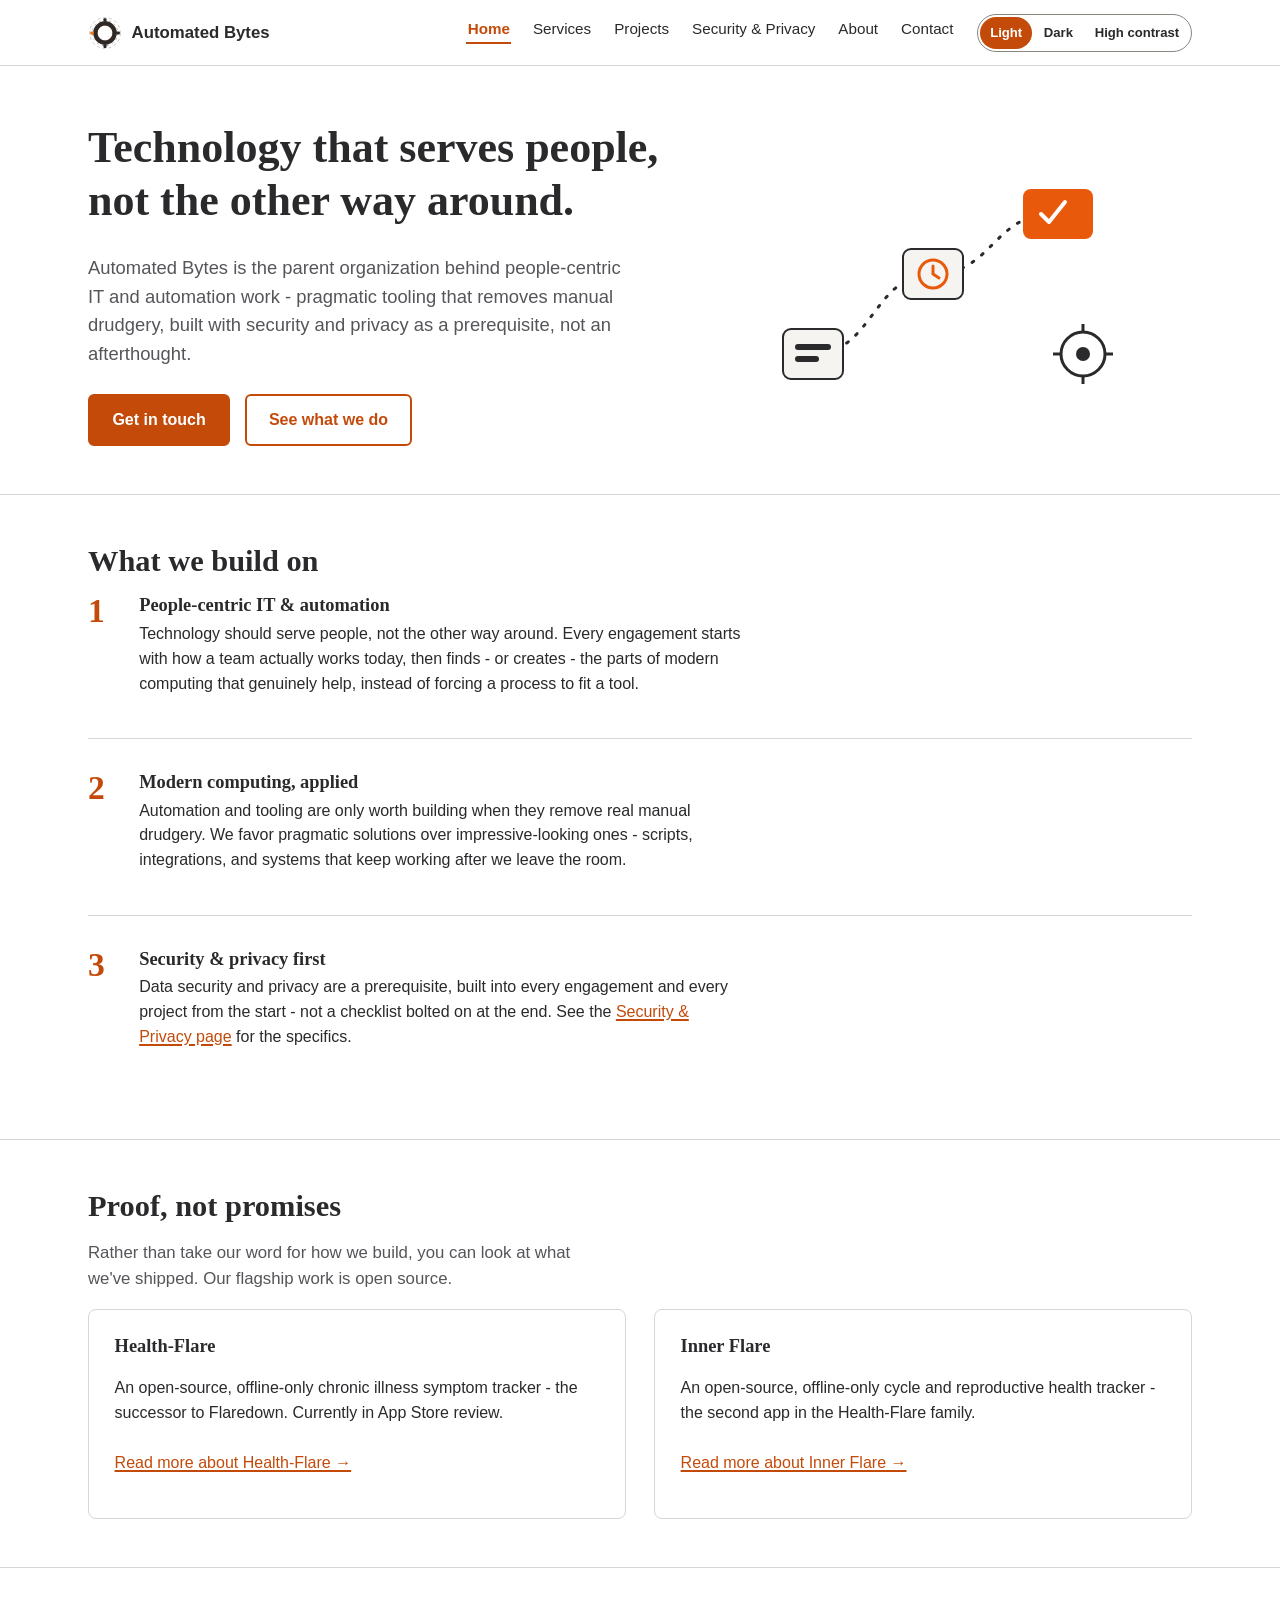
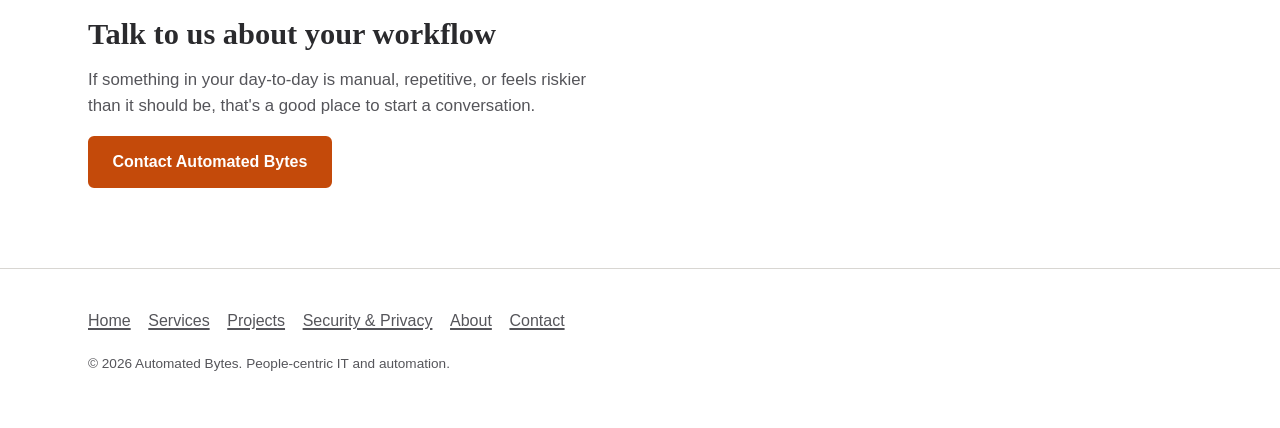
==== index.html @ e12d9e59 "Initial redesign: accessible multi-page site with light/dark/high-contrast themes" ====
<!DOCTYPE html>
<html lang="en">
<head>
<meta charset="UTF-8">
<meta name="viewport" content="width=device-width, initial-scale=1.0">
<title>Automated Bytes - People-centric IT &amp; automation</title>
<meta name="description" content="Automated Bytes builds people-centric IT and automation: modern computing applied, security and privacy first. Proof-of-practice work is open source.">
<script>
  // Applied before paint to avoid a flash of the wrong theme.
  (function () {
    try {
      var t = localStorage.getItem("ab-theme");
      if (t === "light" || t === "dark" || t === "contrast") {
        document.documentElement.setAttribute("data-theme", t);
      } else {
        document.documentElement.setAttribute("data-theme", "light");
      }
    } catch (e) {
      document.documentElement.setAttribute("data-theme", "light");
    }
  })();
</script>
<link rel="stylesheet" href="styles.css">
</head>
<body>
<a class="skip-link" href="#main">Skip to content</a>

<header class="site-header">
  <div class="header-inner">
    <a class="brand" href="index.html">
      <img class="logo-mark" src="assets/img/logo.svg" alt="" width="34" height="34">
      Automated Bytes
    </a>
    <nav class="main-nav" aria-label="Primary">
      <ul>
        <li><a href="index.html" aria-current="page">Home</a></li>
        <li><a href="services.html">Services</a></li>
        <li><a href="projects.html">Projects</a></li>
        <li><a href="security-privacy.html">Security &amp; Privacy</a></li>
        <li><a href="about.html">About</a></li>
        <li><a href="contact.html">Contact</a></li>
      </ul>
      <div class="theme-toggle"><!-- buttons injected by script.js --></div>
    </nav>
  </div>
</header>

<main id="main">

  <section class="hero">
    <div class="wrap hero-grid">
      <div>
        <h1>Technology that serves people, not the other way around.</h1>
        <p class="lede">Automated Bytes is the parent organization behind people-centric IT and automation work - pragmatic tooling that removes manual drudgery, built with security and privacy as a prerequisite, not an afterthought.</p>
        <div class="hero-actions">
          <a class="btn btn-primary" href="contact.html">Get in touch</a>
          <a class="btn btn-secondary" href="services.html">See what we do</a>
        </div>
      </div>
      <img class="hero-art illustration" src="assets/img/illustration-automation.svg" alt="A sequence of workflow steps connecting into one automated step, with a small gear accent" width="400" height="300">
    </div>
  </section>

  <section aria-labelledby="pillars-heading">
    <div class="wrap">
      <h2 id="pillars-heading">What we build on</h2>
      <div class="pillars">
        <div class="pillar">
          <span class="pillar-index" aria-hidden="true">1</span>
          <div>
            <h3>People-centric IT &amp; automation</h3>
            <p>Technology should serve people, not the other way around. Every engagement starts with how a team actually works today, then finds - or creates - the parts of modern computing that genuinely help, instead of forcing a process to fit a tool.</p>
          </div>
        </div>
        <div class="pillar">
          <span class="pillar-index" aria-hidden="true">2</span>
          <div>
            <h3>Modern computing, applied</h3>
            <p>Automation and tooling are only worth building when they remove real manual drudgery. We favor pragmatic solutions over impressive-looking ones - scripts, integrations, and systems that keep working after we leave the room.</p>
          </div>
        </div>
        <div class="pillar">
          <span class="pillar-index" aria-hidden="true">3</span>
          <div>
            <h3>Security &amp; privacy first</h3>
            <p>Data security and privacy are a prerequisite, built into every engagement and every project from the start - not a checklist bolted on at the end. See the <a href="security-privacy.html">Security &amp; Privacy page</a> for the specifics.</p>
          </div>
        </div>
      </div>
    </div>
  </section>

  <section aria-labelledby="proof-heading">
    <div class="wrap">
      <h2 id="proof-heading">Proof, not promises</h2>
      <p class="lede">Rather than take our word for how we build, you can look at what we've shipped. Our flagship work is open source.</p>
      <div class="proof-grid">
        <article class="project-card">
          <h3>Health-Flare</h3>
          <p>An open-source, offline-only chronic illness symptom tracker - the successor to Flaredown. Currently in App Store review.</p>
          <p><a href="projects.html">Read more about Health-Flare →</a></p>
        </article>
        <article class="project-card">
          <h3>Inner Flare</h3>
          <p>An open-source, offline-only cycle and reproductive health tracker - the second app in the Health-Flare family.</p>
          <p><a href="projects.html">Read more about Inner Flare →</a></p>
        </article>
      </div>
    </div>
  </section>

  <section aria-labelledby="cta-heading">
    <div class="wrap">
      <h2 id="cta-heading">Talk to us about your workflow</h2>
      <p class="lede">If something in your day-to-day is manual, repetitive, or feels riskier than it should be, that's a good place to start a conversation.</p>
      <a class="btn btn-primary" href="contact.html">Contact Automated Bytes</a>
    </div>
  </section>

</main>

<footer class="site-footer">
  <div class="wrap footer-inner">
    <nav class="footer-nav" aria-label="Footer">
      <ul>
        <li><a href="index.html">Home</a></li>
        <li><a href="services.html">Services</a></li>
        <li><a href="projects.html">Projects</a></li>
        <li><a href="security-privacy.html">Security &amp; Privacy</a></li>
        <li><a href="about.html">About</a></li>
        <li><a href="contact.html">Contact</a></li>
      </ul>
      <p class="footer-note">&copy; <span id="copyright-year">2026</span> Automated Bytes. People-centric IT and automation.</p>
    </nav>
  </div>
</footer>

<script src="script.js"></script>
<script>document.getElementById("copyright-year").textContent = new Date().getFullYear();</script>
</body>
</html>
---- styles.css ----
/* ============================================================
   Automated Bytes - shared stylesheet
   One file, no build step. Tokens via CSS custom properties,
   theme switched with [data-theme] on <html>.
   ============================================================ */

/* ---------- Design tokens ---------- */
:root,
[data-theme="light"] {
  --bg: #ffffff;
  --surface: #f6f4f1;
  --surface-ink: #2a2a2d;
  --ink: #2a2a2d;
  --muted: #55555a;
  --border: #8a8680;
  --border-soft: #d8d6d2;
  --accent: #c44a0a;       /* AA text-safe accent */
  --accent-strong: #e8590c; /* decorative / large UI only */
  --accent-soft: #f7941e;   /* gradient end, decorative only */
  --accent-ink: #ffffff;    /* text on accent-filled buttons */
  --focus: #c44a0a;
  --focus-width: 2px;
  --card-bg: #ffffff;
  --code-bg: #efece7;
  --shadow: 0 1px 2px rgba(42, 42, 45, 0.08);
}

[data-theme="dark"] {
  --bg: #1b1b1d;
  --surface: #242426;
  --surface-ink: #f2f0ed;
  --ink: #f2f0ed;
  --muted: #b8b6b2;
  --border: #7a7a7d;
  --border-soft: #3a3a3d;
  --accent: #f7941e;
  --accent-strong: #f7941e;
  --accent-soft: #e8590c;
  --accent-ink: #1b1b1d;
  --focus: #f7941e;
  --focus-width: 2px;
  --card-bg: #242426;
  --code-bg: #2d2d30;
  --shadow: 0 1px 2px rgba(0, 0, 0, 0.4);
}

[data-theme="contrast"] {
  --bg: #000000;
  --surface: #000000;
  --surface-ink: #ffffff;
  --ink: #ffffff;
  --muted: #ffffff;
  --border: #ffffff;
  --border-soft: #ffffff;
  --accent: #ffb400;
  --accent-strong: #ffb400;
  --accent-soft: #ffb400;
  --accent-ink: #000000;
  --focus: #ffb400;
  --focus-width: 3px;
  --card-bg: #000000;
  --code-bg: #000000;
  --shadow: none;
}

/* ---------- Reset-ish basics ---------- */
* {
  box-sizing: border-box;
}

html {
  color-scheme: light dark;
}

body {
  margin: 0;
  background: var(--bg);
  color: var(--ink);
  font-family: "Iowan Old Style", "Palatino Linotype", Georgia, "Segoe UI", system-ui, sans-serif;
  line-height: 1.55;
  -webkit-font-smoothing: antialiased;
}

/* Body text stays on a plain sans for legibility; headings get a little
   editorial weight. Both are system-stack, no webfont requests. */
body,
input,
button,
textarea {
  font-family: -apple-system, "Segoe UI", Roboto, Helvetica, Arial, sans-serif;
}

h1, h2, h3, h4 {
  font-family: Georgia, "Iowan Old Style", "Times New Roman", serif;
  line-height: 1.2;
  color: var(--ink);
  margin: 0 0 0.5em;
}

h1 { font-size: clamp(1.9rem, 4vw, 2.75rem); }
h2 { font-size: clamp(1.4rem, 2.6vw, 1.9rem); }
h3 { font-size: 1.15rem; }

p {
  margin: 0 0 1em;
  max-width: 68ch;
}

a {
  color: var(--accent);
  text-decoration-thickness: 1.5px;
  text-underline-offset: 0.15em;
}

a:hover { text-decoration-thickness: 2.5px; }

ul, ol {
  margin: 0 0 1em;
  padding-left: 1.3em;
}

li { margin-bottom: 0.4em; }

img { max-width: 100%; display: block; }

svg { display: block; }

[data-theme="contrast"] img.illustration {
  filter: contrast(1.15);
}

/* ---------- Motion ---------- */
* {
  scroll-behavior: smooth;
}

@media (prefers-reduced-motion: reduce) {
  *, *::before, *::after {
    animation-duration: 0.001ms !important;
    animation-iteration-count: 1 !important;
    transition-duration: 0.001ms !important;
    scroll-behavior: auto !important;
  }
}

/* ---------- Focus visibility (hard requirement) ---------- */
a:focus-visible,
button:focus-visible,
input:focus-visible,
select:focus-visible,
textarea:focus-visible,
[tabindex]:focus-visible {
  outline: var(--focus-width) solid var(--focus);
  outline-offset: 2px;
  border-radius: 2px;
}

/* ---------- Skip link ---------- */
.skip-link {
  position: absolute;
  left: -999px;
  top: 0;
  background: var(--accent);
  color: var(--accent-ink);
  padding: 0.6em 1em;
  z-index: 100;
  font-weight: 600;
  border-radius: 0 0 6px 0;
}

.skip-link:focus {
  left: 0;
}

/* ---------- Layout shell ---------- */
.wrap {
  max-width: 72rem;
  margin: 0 auto;
  padding: 0 1.5rem;
}

main {
  display: block;
}

section {
  padding: 3rem 0;
}

section + section {
  border-top: 1px solid var(--border-soft);
}

.lede {
  color: var(--muted);
  font-size: 1.05rem;
  max-width: 54ch;
}

/* ---------- Header / Nav ---------- */
.site-header {
  border-bottom: 1px solid var(--border-soft);
  background: var(--bg);
}

.header-inner {
  display: flex;
  align-items: center;
  justify-content: space-between;
  gap: 1rem;
  padding: 0.85rem 1.5rem;
  max-width: 72rem;
  margin: 0 auto;
  flex-wrap: wrap;
}

.brand {
  display: flex;
  align-items: center;
  gap: 0.6rem;
  text-decoration: none;
  color: var(--ink);
  font-weight: 700;
  font-size: 1.05rem;
}

.brand .logo-mark {
  width: 34px;
  height: 34px;
  flex-shrink: 0;
}

.brand:hover { text-decoration: none; }

.main-nav {
  display: flex;
  align-items: center;
  gap: 1.4rem;
  flex-wrap: wrap;
}

.main-nav ul {
  display: flex;
  gap: 1.25rem;
  list-style: none;
  padding: 0;
  margin: 0;
  flex-wrap: wrap;
}

.main-nav a {
  color: var(--ink);
  text-decoration: none;
  font-weight: 500;
  font-size: 0.95rem;
  padding: 0.3em 0.1em;
  border-bottom: 2px solid transparent;
}

.main-nav a:hover {
  border-bottom-color: var(--accent);
}

.main-nav a[aria-current="page"] {
  border-bottom-color: var(--accent);
  color: var(--accent);
  font-weight: 700;
}

/* ---------- Theme toggle ---------- */
.theme-toggle {
  display: inline-flex;
  border: 1px solid var(--border);
  border-radius: 999px;
  padding: 2px;
  gap: 2px;
}

.theme-toggle button {
  border: none;
  background: transparent;
  color: var(--ink);
  font-size: 0.82rem;
  font-weight: 600;
  padding: 0.35em 0.75em;
  border-radius: 999px;
  cursor: pointer;
  min-height: 32px;
}

.theme-toggle button[aria-pressed="true"] {
  background: var(--accent);
  color: var(--accent-ink);
}

.theme-toggle button:hover:not([aria-pressed="true"]) {
  background: var(--surface);
}

/* ---------- Buttons / CTAs ---------- */
.btn {
  display: inline-block;
  padding: 0.7em 1.4em;
  border-radius: 6px;
  font-weight: 700;
  text-decoration: none;
  border: 2px solid var(--accent);
  min-height: 44px;
  line-height: 1.6;
}

.btn-primary {
  background: var(--accent);
  color: var(--accent-ink);
}

.btn-primary:hover {
  background: var(--accent-strong);
  border-color: var(--accent-strong);
}

.btn-secondary {
  background: transparent;
  color: var(--accent);
}

.btn-secondary:hover {
  background: var(--surface);
}

[data-theme="contrast"] .btn {
  border-width: 3px;
}

/* ---------- Hero (Home page only - Decide/Learn surface) ---------- */
.hero {
  padding: 3.5rem 0 3rem;
}

.hero-grid {
  display: grid;
  grid-template-columns: 1.1fr 0.9fr;
  gap: 2.5rem;
  align-items: center;
}

.hero h1 {
  margin-bottom: 0.6em;
}

.hero .lede {
  font-size: 1.15rem;
}

.hero-actions {
  display: flex;
  gap: 0.9rem;
  margin-top: 1.6rem;
  flex-wrap: wrap;
}

.hero-art {
  width: 100%;
  max-width: 420px;
  margin: 0 auto;
}

@media (max-width: 760px) {
  .hero-grid {
    grid-template-columns: 1fr;
  }
  .hero-art {
    order: -1;
    max-width: 280px;
  }
}

/* ---------- Pillars (home) - three distinct blocks, real content ---------- */
.pillars {
  display: grid;
  gap: 2rem;
}

.pillar {
  display: grid;
  grid-template-columns: auto 1fr;
  gap: 1.1rem;
  align-items: start;
  padding-bottom: 1.6rem;
}

.pillar:not(:last-child) {
  border-bottom: 1px solid var(--border-soft);
}

.pillar-index {
  font-family: Georgia, serif;
  font-size: 2.1rem;
  font-weight: 700;
  color: var(--accent);
  line-height: 1;
  min-width: 2ch;
}

.pillar h3 {
  margin-bottom: 0.3em;
}

/* ---------- Generic content blocks ---------- */
.stack {
  display: grid;
  gap: 1.75rem;
}

.two-col {
  display: grid;
  grid-template-columns: 1fr 1fr;
  gap: 2rem;
  align-items: start;
}

@media (max-width: 760px) {
  .two-col { grid-template-columns: 1fr; }
}

.card {
  background: var(--card-bg);
  border: 1px solid var(--border-soft);
  border-radius: 8px;
  padding: 1.5rem;
}

[data-theme="contrast"] .card {
  border-width: 2px;
}

.project-card {
  display: grid;
  gap: 0.6rem;
  padding: 1.6rem;
  border: 1px solid var(--border-soft);
  border-radius: 8px;
  background: var(--card-bg);
}

.project-card .status {
  display: inline-block;
  font-size: 0.78rem;
  font-weight: 700;
  text-transform: uppercase;
  letter-spacing: 0.04em;
  padding: 0.2em 0.6em;
  border: 1px solid var(--border);
  border-radius: 999px;
  color: var(--muted);
  width: fit-content;
}

.project-card .status.planned {
  color: var(--accent);
  border-color: var(--accent);
}

.service-list {
  display: grid;
  gap: 1.5rem;
}

.service-item {
  padding: 1.3rem 0;
  border-bottom: 1px solid var(--border-soft);
}

.service-item:last-child { border-bottom: none; }

.service-item h3 {
  display: flex;
  align-items: baseline;
  gap: 0.6rem;
}

.service-item h3 .tag {
  font-size: 0.72rem;
  font-weight: 700;
  color: var(--accent);
  text-transform: uppercase;
  letter-spacing: 0.05em;
  border: 1px solid var(--accent);
  border-radius: 999px;
  padding: 0.15em 0.6em;
}

.principles {
  display: grid;
  gap: 1.4rem;
}

.principle h3 {
  border-left: none;
}

/* ---------- Proof section (home) ---------- */
.proof-grid {
  display: grid;
  grid-template-columns: 1fr 1fr;
  gap: 1.75rem;
}

@media (max-width: 760px) {
  .proof-grid { grid-template-columns: 1fr; }
}

/* ---------- Forms ---------- */
label {
  display: block;
  font-weight: 600;
  margin-bottom: 0.3em;
}

/* ---------- Footer ---------- */
.site-footer {
  border-top: 1px solid var(--border-soft);
  padding: 2.5rem 0;
  margin-top: 2rem;
  color: var(--muted);
}

.footer-inner {
  display: flex;
  justify-content: space-between;
  gap: 1.5rem;
  flex-wrap: wrap;
}

.footer-nav ul {
  display: flex;
  gap: 1.1rem;
  list-style: none;
  padding: 0;
  margin: 0 0 0.8em;
  flex-wrap: wrap;
}

.footer-nav a {
  color: var(--muted);
}

.footer-note {
  font-size: 0.85rem;
  max-width: 60ch;
}

/* ---------- Visually hidden (for accessible labels) ---------- */
.visually-hidden {
  position: absolute;
  width: 1px;
  height: 1px;
  overflow: hidden;
  clip: rect(0 0 0 0);
  white-space: nowrap;
}

/* ---------- Mobile nav spacing ---------- */
@media (max-width: 680px) {
  .header-inner {
    flex-direction: column;
    align-items: flex-start;
  }
  .main-nav {
    width: 100%;
    justify-content: space-between;
  }
  .main-nav ul {
    gap: 0.9rem;
  }
}
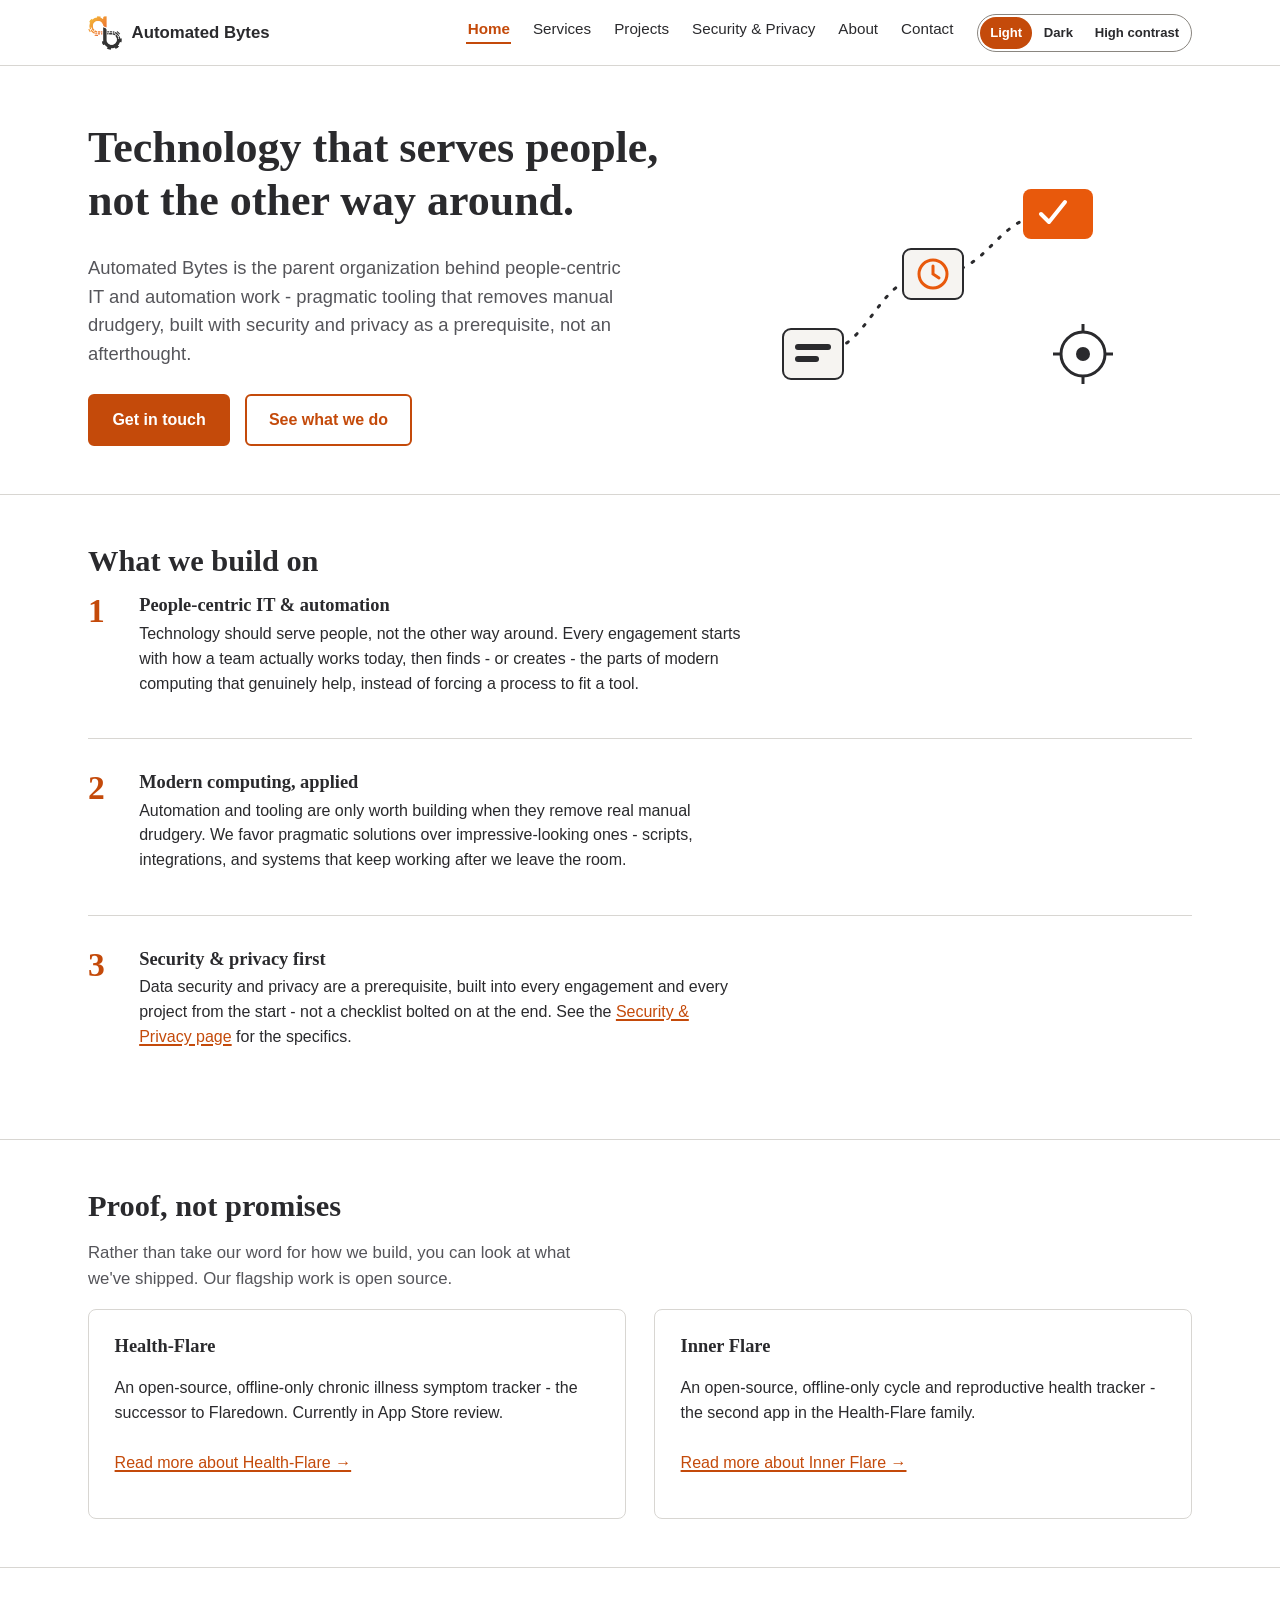
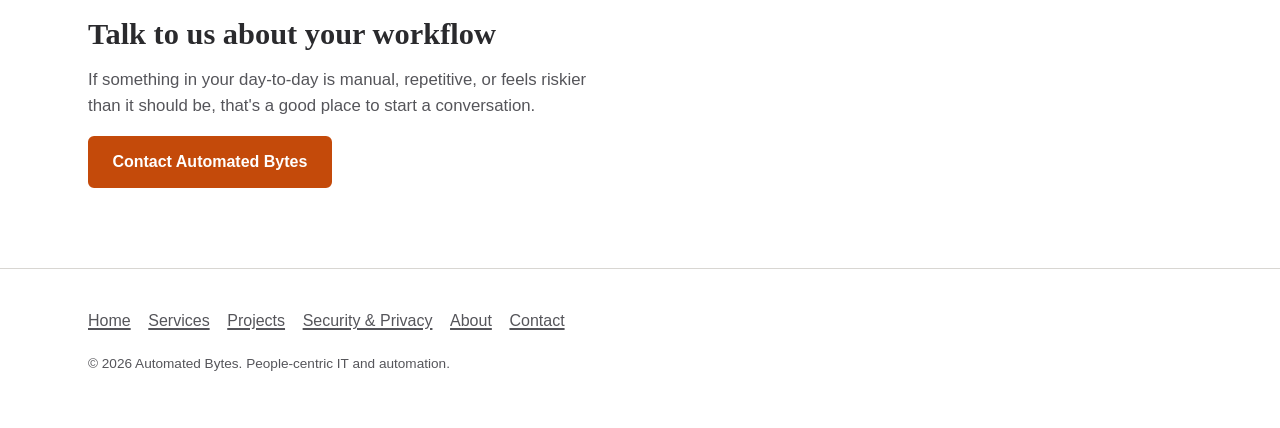
==== commit d7c7c0db: "Replace header logo mark with square_logo.png" ====
--- a/index.html
+++ b/index.html
@@ -28,7 +28,7 @@
 <header class="site-header">
   <div class="header-inner">
     <a class="brand" href="index.html">
-      <img class="logo-mark" src="assets/img/logo.svg" alt="" width="34" height="34">
+      <img class="logo-mark" src="assets/img/square_logo.png" alt="" width="34" height="34">
       Automated Bytes
     </a>
     <nav class="main-nav" aria-label="Primary">
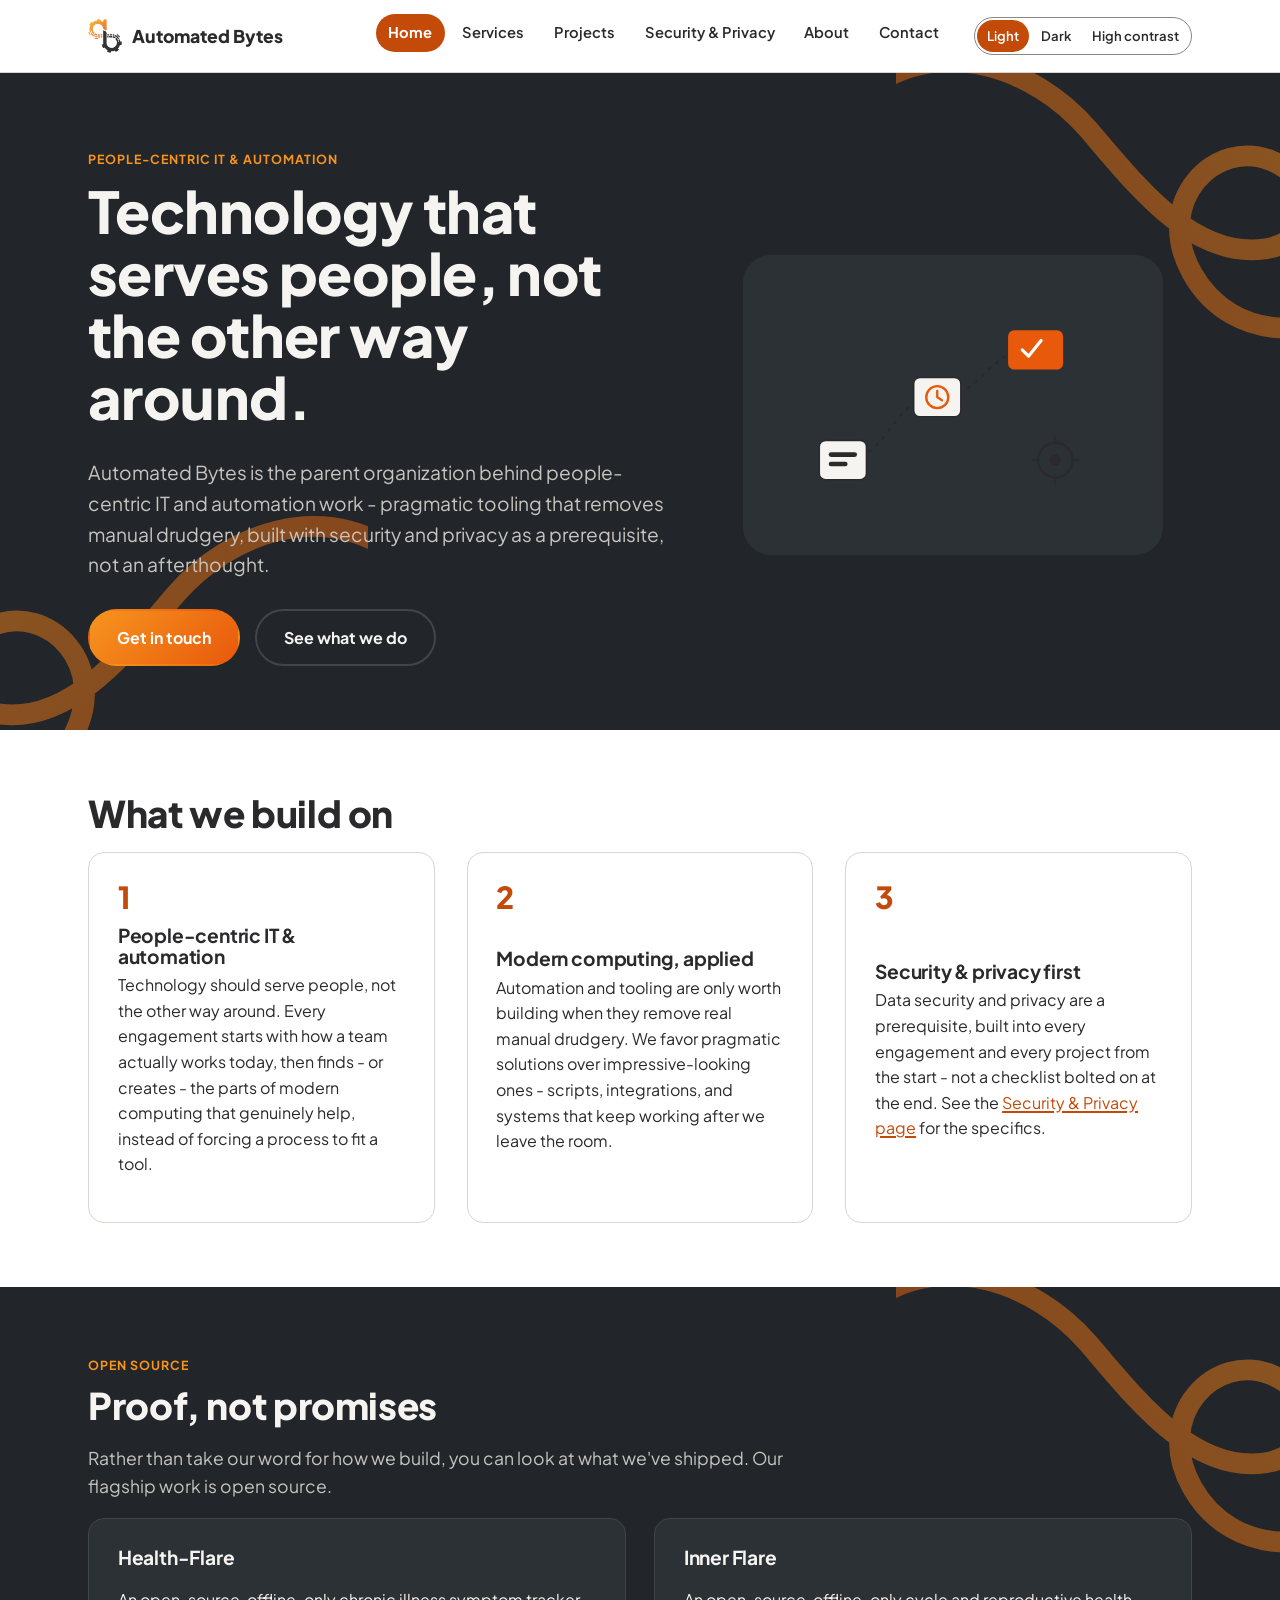
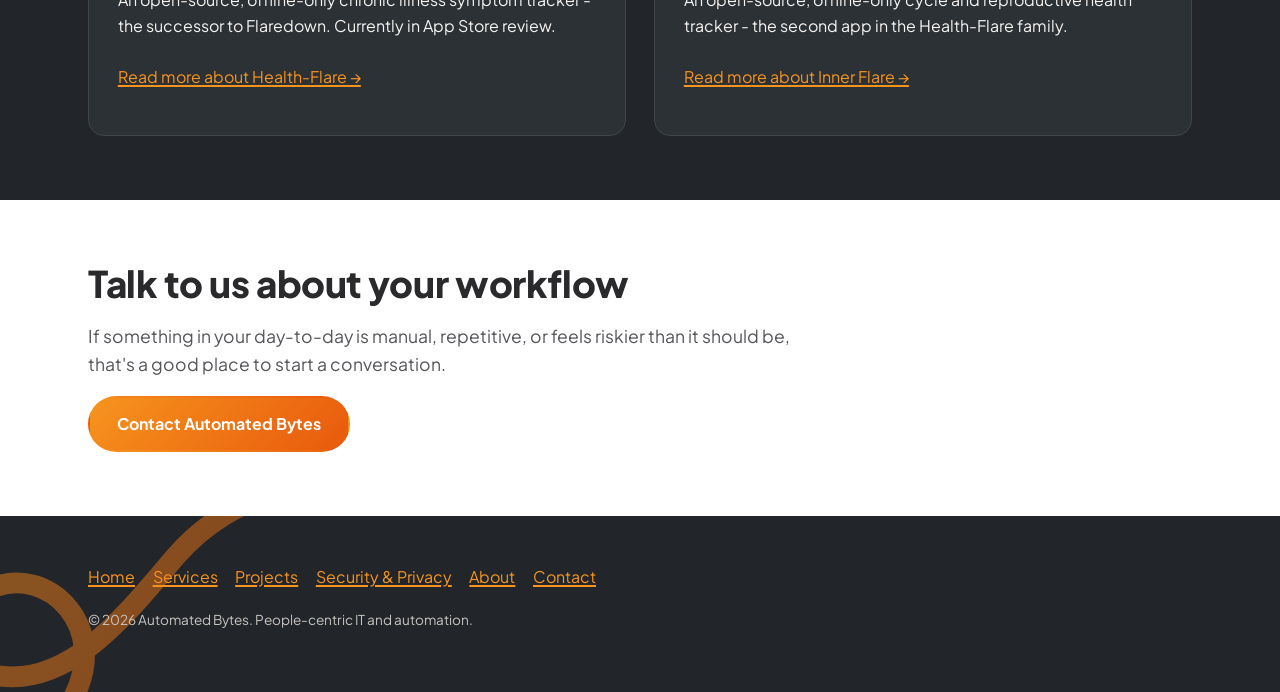
==== commit 23ee8f90: "Restyle site to match Cashflow (Behance) fintech look in our colours - Plus Jakarta Sans for bold ge" ====
--- a/index.html
+++ b/index.html
@@ -5,6 +5,9 @@
 <meta name="viewport" content="width=device-width, initial-scale=1.0">
 <title>Automated Bytes - People-centric IT &amp; automation</title>
 <meta name="description" content="Automated Bytes builds people-centric IT and automation: modern computing applied, security and privacy first. Proof-of-practice work is open source.">
+<link rel="preconnect" href="https://fonts.googleapis.com">
+<link rel="preconnect" href="https://fonts.gstatic.com" crossorigin>
+<link href="https://fonts.googleapis.com/css2?family=Plus+Jakarta+Sans:wght@400;500;600;700;800&amp;display=swap" rel="stylesheet">
 <script>
   // Applied before paint to avoid a flash of the wrong theme.
   (function () {
@@ -47,9 +50,12 @@
 
 <main id="main">
 
-  <section class="hero">
+  <section class="hero panel-dark">
+    <img class="swirl-decor swirl-tr" src="assets/img/swirl.svg" alt="" width="480" height="336">
+    <img class="swirl-decor swirl-bl" src="assets/img/swirl.svg" alt="" width="480" height="336">
     <div class="wrap hero-grid">
       <div>
+        <span class="eyebrow">People-centric IT &amp; automation</span>
         <h1>Technology that serves people, not the other way around.</h1>
         <p class="lede">Automated Bytes is the parent organization behind people-centric IT and automation work - pragmatic tooling that removes manual drudgery, built with security and privacy as a prerequisite, not an afterthought.</p>
         <div class="hero-actions">
@@ -90,8 +96,10 @@
     </div>
   </section>
 
-  <section aria-labelledby="proof-heading">
+  <section class="panel-dark" aria-labelledby="proof-heading">
+    <img class="swirl-decor swirl-tr" src="assets/img/swirl.svg" alt="" width="480" height="336">
     <div class="wrap">
+      <span class="eyebrow">Open source</span>
       <h2 id="proof-heading">Proof, not promises</h2>
       <p class="lede">Rather than take our word for how we build, you can look at what we've shipped. Our flagship work is open source.</p>
       <div class="proof-grid">
@@ -119,7 +127,8 @@
 
 </main>
 
-<footer class="site-footer">
+<footer class="site-footer panel-dark">
+  <img class="swirl-decor swirl-bl" src="assets/img/swirl.svg" alt="" width="480" height="336">
   <div class="wrap footer-inner">
     <nav class="footer-nav" aria-label="Footer">
       <ul>
--- a/styles.css
+++ b/styles.css
@@ -2,6 +2,11 @@
    Automated Bytes - shared stylesheet
    One file, no build step. Tokens via CSS custom properties,
    theme switched with [data-theme] on <html>.
+
+   Visual language: bold geometric sans headlines, pill buttons,
+   alternating full-bleed dark/light panels with a brand "swirl"
+   accent - inspired by modern fintech marketing sites, built in
+   our own amber/orange-on-charcoal palette.
    ============================================================ */
 
 /* ---------- Design tokens ---------- */
@@ -23,6 +28,17 @@
   --card-bg: #ffffff;
   --code-bg: #efece7;
   --shadow: 0 1px 2px rgba(42, 42, 45, 0.08);
+  /* Full-bleed dark panels (hero / CTA / footer) - a fixed dark
+     band independent of the light/dark/contrast toggle, the way
+     the reference design always keeps those sections dark. */
+  --panel-bg: #22262a;
+  --panel-surface: #2c3136;
+  --panel-ink: #f6f4f1;
+  --panel-muted: #c7c4bf;
+  --panel-border: #40454a;
+  --radius-lg: 28px;
+  --radius-md: 16px;
+  --radius-pill: 999px;
 }
 
 [data-theme="dark"] {
@@ -42,6 +58,11 @@
   --card-bg: #242426;
   --code-bg: #2d2d30;
   --shadow: 0 1px 2px rgba(0, 0, 0, 0.4);
+  --panel-bg: #000000;
+  --panel-surface: #141414;
+  --panel-ink: #f2f0ed;
+  --panel-muted: #b8b6b2;
+  --panel-border: #333333;
 }
 
 [data-theme="contrast"] {
@@ -61,6 +82,13 @@
   --card-bg: #000000;
   --code-bg: #000000;
   --shadow: none;
+  --panel-bg: #000000;
+  --panel-surface: #000000;
+  --panel-ink: #ffffff;
+  --panel-muted: #ffffff;
+  --panel-border: #ffffff;
+  --radius-lg: 10px;
+  --radius-md: 8px;
 }
 
 /* ---------- Reset-ish basics ---------- */
@@ -76,30 +104,30 @@
   margin: 0;
   background: var(--bg);
   color: var(--ink);
-  font-family: "Iowan Old Style", "Palatino Linotype", Georgia, "Segoe UI", system-ui, sans-serif;
-  line-height: 1.55;
+  font-family: "Plus Jakarta Sans", -apple-system, "Segoe UI", Roboto, Helvetica, Arial, sans-serif;
+  line-height: 1.6;
   -webkit-font-smoothing: antialiased;
 }
 
-/* Body text stays on a plain sans for legibility; headings get a little
-   editorial weight. Both are system-stack, no webfont requests. */
 body,
 input,
 button,
 textarea {
-  font-family: -apple-system, "Segoe UI", Roboto, Helvetica, Arial, sans-serif;
+  font-family: "Plus Jakarta Sans", -apple-system, "Segoe UI", Roboto, Helvetica, Arial, sans-serif;
 }
 
 h1, h2, h3, h4 {
-  font-family: Georgia, "Iowan Old Style", "Times New Roman", serif;
-  line-height: 1.2;
+  font-family: "Plus Jakarta Sans", -apple-system, "Segoe UI", Roboto, Helvetica, Arial, sans-serif;
+  font-weight: 800;
+  letter-spacing: -0.01em;
+  line-height: 1.08;
   color: var(--ink);
   margin: 0 0 0.5em;
 }
 
-h1 { font-size: clamp(1.9rem, 4vw, 2.75rem); }
-h2 { font-size: clamp(1.4rem, 2.6vw, 1.9rem); }
-h3 { font-size: 1.15rem; }
+h1 { font-size: clamp(2.3rem, 5.2vw, 3.6rem); }
+h2 { font-size: clamp(1.7rem, 3.4vw, 2.3rem); }
+h3 { font-size: 1.2rem; font-weight: 700; }
 
 p {
   margin: 0 0 1em;
@@ -164,7 +192,7 @@
   color: var(--accent-ink);
   padding: 0.6em 1em;
   z-index: 100;
-  font-weight: 600;
+  font-weight: 700;
   border-radius: 0 0 6px 0;
 }
 
@@ -184,23 +212,72 @@
 }
 
 section {
-  padding: 3rem 0;
-}
-
-section + section {
-  border-top: 1px solid var(--border-soft);
+  padding: 4rem 0;
+}
+
+.eyebrow {
+  display: inline-block;
+  font-size: 0.78rem;
+  font-weight: 700;
+  text-transform: uppercase;
+  letter-spacing: 0.08em;
+  color: var(--accent);
+  margin-bottom: 0.8em;
 }
 
 .lede {
   color: var(--muted);
-  font-size: 1.05rem;
+  font-size: 1.1rem;
   max-width: 54ch;
 }
+
+/* ---------- Dark panel sections (hero / CTA / footer) ---------- */
+.panel-dark {
+  background: var(--panel-bg);
+  color: var(--panel-ink);
+  position: relative;
+  overflow: hidden;
+}
+
+.panel-dark .lede { color: var(--panel-muted); }
+.panel-dark h1, .panel-dark h2, .panel-dark h3 { color: var(--panel-ink); }
+.panel-dark a:not(.btn) { color: var(--accent-soft); }
+.panel-dark .eyebrow { color: var(--accent-soft); }
+
+.panel-dark + .panel-dark {
+  border-top: 1px solid var(--panel-border);
+}
+
+.swirl-decor {
+  position: absolute;
+  z-index: 0;
+  pointer-events: none;
+  opacity: 0.55;
+  width: 480px;
+  max-width: 70vw;
+}
+
+.swirl-decor.swirl-tr { top: -4rem; right: -6rem; transform: scaleX(-1); }
+.swirl-decor.swirl-bl { bottom: -5rem; left: -7rem; }
+
+.panel-dark > .wrap {
+  position: relative;
+  z-index: 1;
+}
+
+@media (prefers-contrast: more), (forced-colors: active) {
+  .swirl-decor { display: none; }
+}
+
+[data-theme="contrast"] .swirl-decor { opacity: 0.3; }
 
 /* ---------- Header / Nav ---------- */
 .site-header {
   border-bottom: 1px solid var(--border-soft);
   background: var(--bg);
+  position: sticky;
+  top: 0;
+  z-index: 50;
 }
 
 .header-inner {
@@ -220,14 +297,15 @@
   gap: 0.6rem;
   text-decoration: none;
   color: var(--ink);
-  font-weight: 700;
-  font-size: 1.05rem;
+  font-weight: 800;
+  font-size: 1.1rem;
 }
 
 .brand .logo-mark {
   width: 34px;
   height: 34px;
   flex-shrink: 0;
+  border-radius: 9px;
 }
 
 .brand:hover { text-decoration: none; }
@@ -241,7 +319,7 @@
 
 .main-nav ul {
   display: flex;
-  gap: 1.25rem;
+  gap: 0.3rem;
   list-style: none;
   padding: 0;
   margin: 0;
@@ -251,19 +329,21 @@
 .main-nav a {
   color: var(--ink);
   text-decoration: none;
-  font-weight: 500;
-  font-size: 0.95rem;
-  padding: 0.3em 0.1em;
-  border-bottom: 2px solid transparent;
+  font-weight: 600;
+  font-size: 0.92rem;
+  padding: 0.5em 0.85em;
+  border-radius: var(--radius-pill);
+  border-bottom: none;
+  display: inline-block;
 }
 
 .main-nav a:hover {
-  border-bottom-color: var(--accent);
+  background: var(--surface);
 }
 
 .main-nav a[aria-current="page"] {
-  border-bottom-color: var(--accent);
-  color: var(--accent);
+  background: var(--accent);
+  color: var(--accent-ink);
   font-weight: 700;
 }
 
@@ -300,23 +380,24 @@
 /* ---------- Buttons / CTAs ---------- */
 .btn {
   display: inline-block;
-  padding: 0.7em 1.4em;
-  border-radius: 6px;
+  padding: 0.85em 1.7em;
+  border-radius: var(--radius-pill);
   font-weight: 700;
   text-decoration: none;
   border: 2px solid var(--accent);
   min-height: 44px;
   line-height: 1.6;
+  transition: transform 0.15s ease, background 0.15s ease;
 }
 
 .btn-primary {
-  background: var(--accent);
+  background: linear-gradient(135deg, var(--accent-soft), var(--accent-strong));
   color: var(--accent-ink);
+  border-color: transparent;
 }
 
 .btn-primary:hover {
-  background: var(--accent-strong);
-  border-color: var(--accent-strong);
+  transform: translateY(-1px);
 }
 
 .btn-secondary {
@@ -328,13 +409,27 @@
   background: var(--surface);
 }
 
+.panel-dark .btn-secondary {
+  color: var(--panel-ink);
+  border-color: var(--panel-border);
+}
+
+.panel-dark .btn-secondary:hover {
+  background: var(--panel-surface);
+}
+
 [data-theme="contrast"] .btn {
   border-width: 3px;
-}
-
-/* ---------- Hero (Home page only - Decide/Learn surface) ---------- */
+  border-radius: 6px;
+}
+
+@media (prefers-reduced-motion: reduce) {
+  .btn-primary:hover { transform: none; }
+}
+
+/* ---------- Hero (Home page) ---------- */
 .hero {
-  padding: 3.5rem 0 3rem;
+  padding: 4.5rem 0 4rem;
 }
 
 .hero-grid {
@@ -345,17 +440,17 @@
 }
 
 .hero h1 {
-  margin-bottom: 0.6em;
+  margin-bottom: 0.5em;
 }
 
 .hero .lede {
-  font-size: 1.15rem;
+  font-size: 1.2rem;
 }
 
 .hero-actions {
   display: flex;
   gap: 0.9rem;
-  margin-top: 1.6rem;
+  margin-top: 1.8rem;
   flex-wrap: wrap;
 }
 
@@ -363,6 +458,9 @@
   width: 100%;
   max-width: 420px;
   margin: 0 auto;
+  background: var(--panel-surface);
+  border-radius: var(--radius-lg);
+  padding: 2rem;
 }
 
 @media (max-width: 760px) {
@@ -375,28 +473,30 @@
   }
 }
 
-/* ---------- Pillars (home) - three distinct blocks, real content ---------- */
+/* ---------- Pillars (home) ---------- */
 .pillars {
   display: grid;
   gap: 2rem;
+  grid-template-columns: repeat(3, 1fr);
+}
+
+@media (max-width: 860px) {
+  .pillars { grid-template-columns: 1fr; }
 }
 
 .pillar {
   display: grid;
-  grid-template-columns: auto 1fr;
-  gap: 1.1rem;
+  gap: 0.8rem;
   align-items: start;
-  padding-bottom: 1.6rem;
-}
-
-.pillar:not(:last-child) {
-  border-bottom: 1px solid var(--border-soft);
+  padding: 1.8rem;
+  background: var(--card-bg);
+  border: 1px solid var(--border-soft);
+  border-radius: var(--radius-md);
 }
 
 .pillar-index {
-  font-family: Georgia, serif;
-  font-size: 2.1rem;
-  font-weight: 700;
+  font-size: 1.9rem;
+  font-weight: 800;
   color: var(--accent);
   line-height: 1;
   min-width: 2ch;
@@ -426,8 +526,8 @@
 .card {
   background: var(--card-bg);
   border: 1px solid var(--border-soft);
-  border-radius: 8px;
-  padding: 1.5rem;
+  border-radius: var(--radius-md);
+  padding: 1.75rem;
 }
 
 [data-theme="contrast"] .card {
@@ -437,9 +537,9 @@
 .project-card {
   display: grid;
   gap: 0.6rem;
-  padding: 1.6rem;
+  padding: 1.8rem;
   border: 1px solid var(--border-soft);
-  border-radius: 8px;
+  border-radius: var(--radius-md);
   background: var(--card-bg);
 }
 
@@ -467,16 +567,17 @@
 }
 
 .service-item {
-  padding: 1.3rem 0;
-  border-bottom: 1px solid var(--border-soft);
-}
-
-.service-item:last-child { border-bottom: none; }
+  padding: 1.5rem;
+  border: 1px solid var(--border-soft);
+  border-radius: var(--radius-md);
+  background: var(--card-bg);
+}
 
 .service-item h3 {
   display: flex;
   align-items: baseline;
   gap: 0.6rem;
+  flex-wrap: wrap;
 }
 
 .service-item h3 .tag {
@@ -499,7 +600,7 @@
   border-left: none;
 }
 
-/* ---------- Proof section (home) ---------- */
+/* ---------- Proof / stat section (home) ---------- */
 .proof-grid {
   display: grid;
   grid-template-columns: 1fr 1fr;
@@ -508,21 +609,34 @@
 
 @media (max-width: 760px) {
   .proof-grid { grid-template-columns: 1fr; }
+}
+
+.panel-dark .project-card {
+  background: var(--panel-surface);
+  border-color: var(--panel-border);
+}
+
+.panel-dark .project-card .status {
+  color: var(--panel-muted);
+  border-color: var(--panel-border);
+}
+
+.panel-dark .project-card .status.planned {
+  color: var(--accent-soft);
+  border-color: var(--accent-soft);
 }
 
 /* ---------- Forms ---------- */
 label {
   display: block;
-  font-weight: 600;
+  font-weight: 700;
   margin-bottom: 0.3em;
 }
 
 /* ---------- Footer ---------- */
 .site-footer {
-  border-top: 1px solid var(--border-soft);
-  padding: 2.5rem 0;
-  margin-top: 2rem;
-  color: var(--muted);
+  padding: 3rem 0;
+  color: var(--panel-muted);
 }
 
 .footer-inner {
@@ -542,7 +656,7 @@
 }
 
 .footer-nav a {
-  color: var(--muted);
+  color: var(--panel-muted);
 }
 
 .footer-note {
@@ -571,6 +685,8 @@
     justify-content: space-between;
   }
   .main-nav ul {
-    gap: 0.9rem;
+    gap: 0.4rem;
   }
-}
+  section { padding: 3rem 0; }
+  .hero { padding: 3rem 0 2.5rem; }
+}
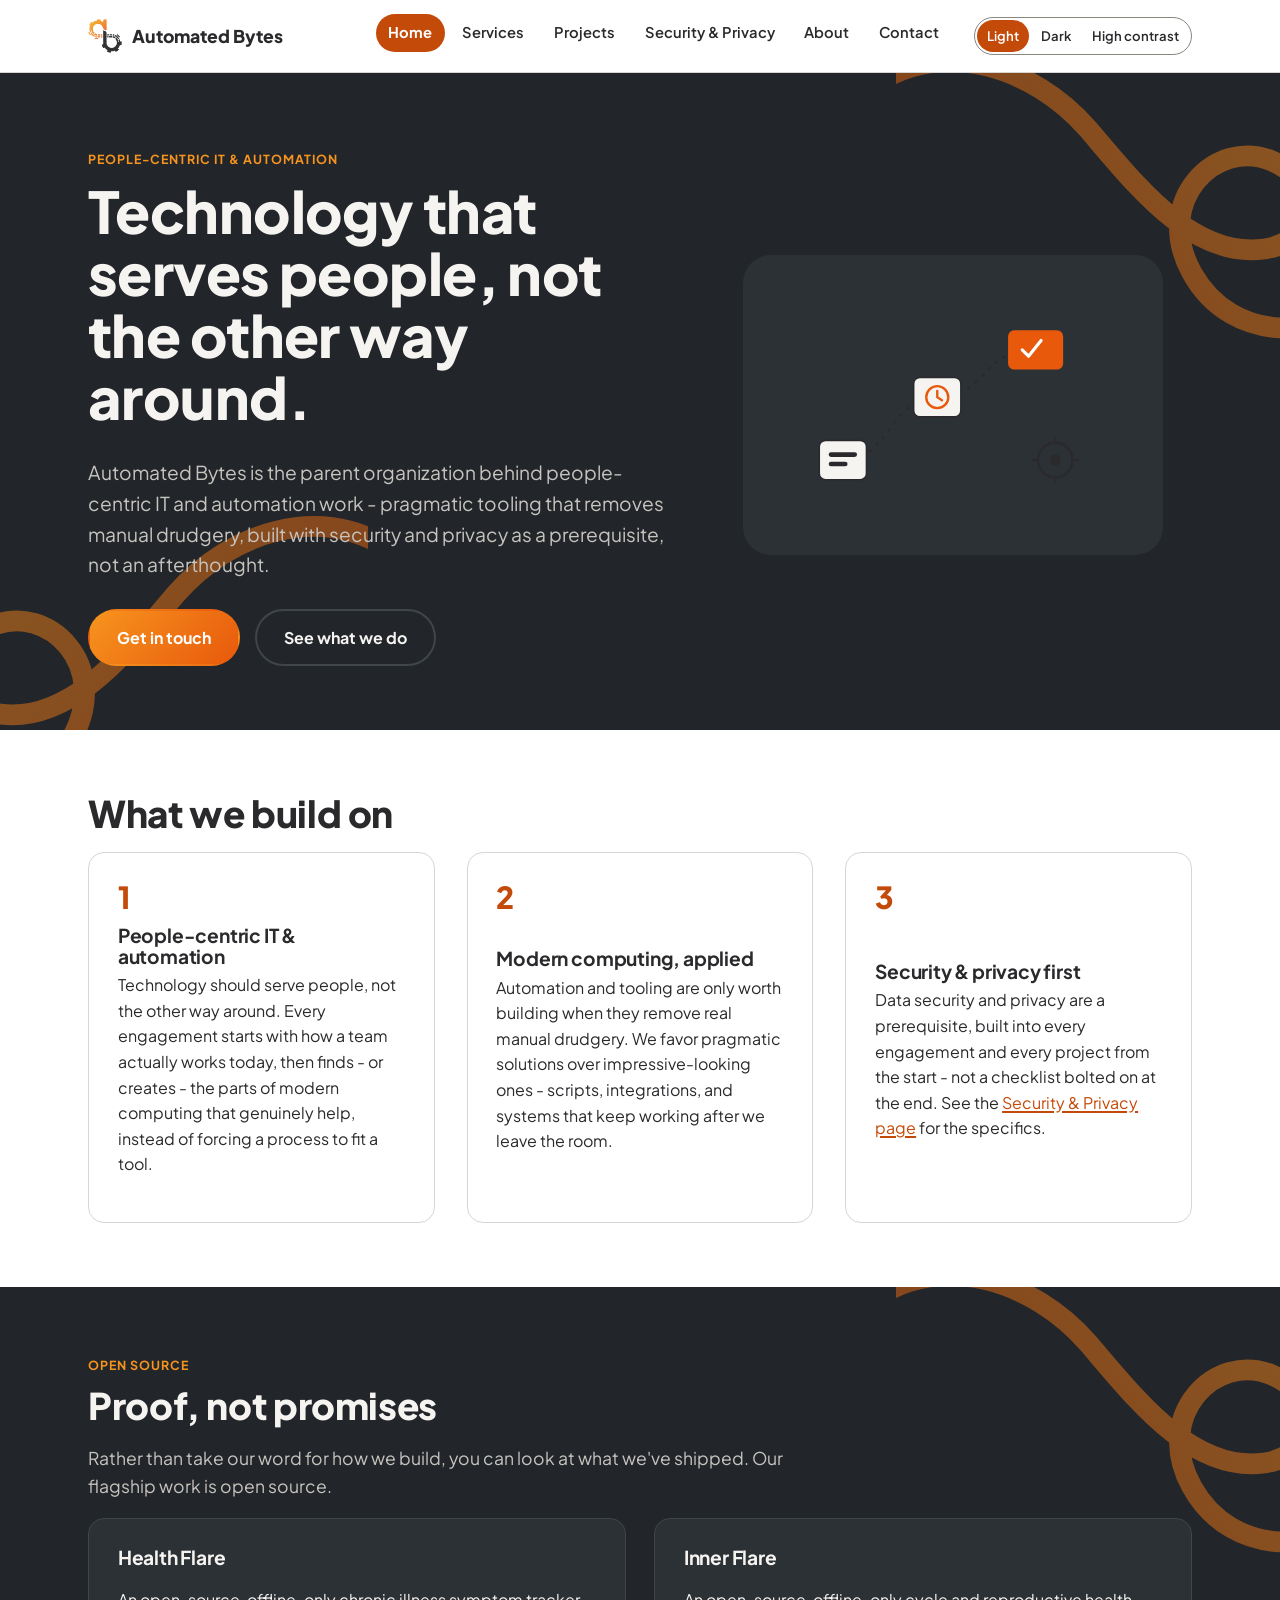
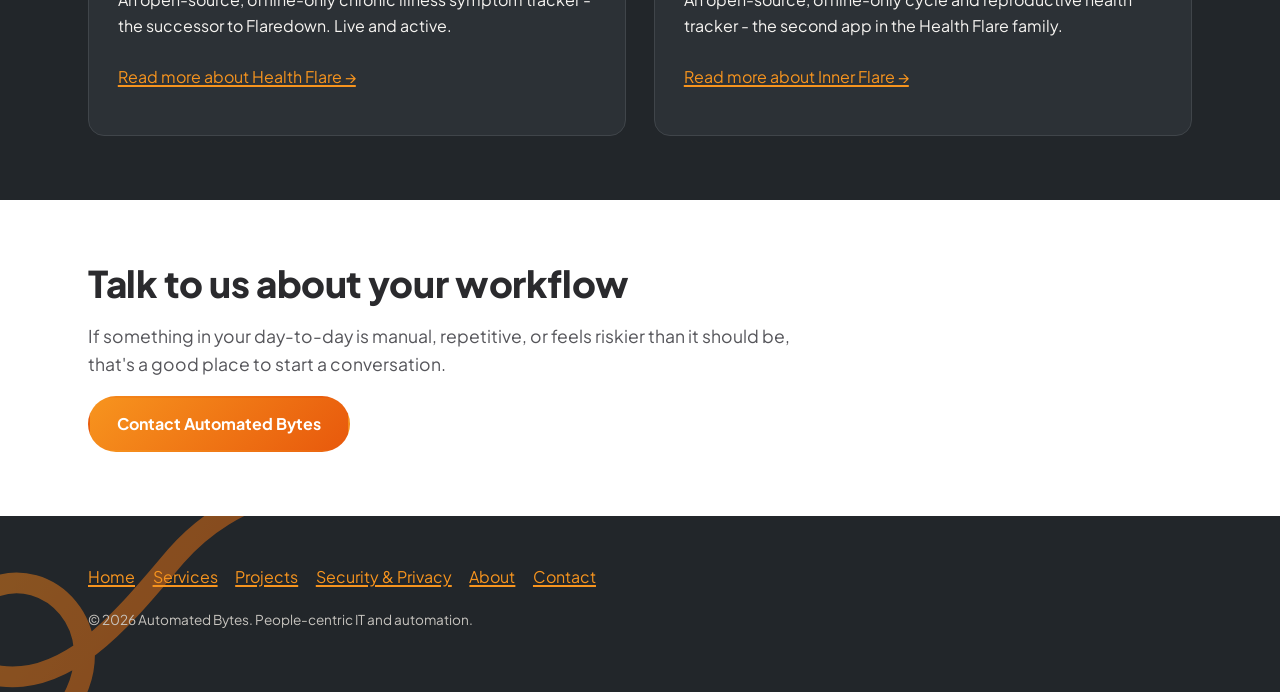
==== commit 57d8fc6e: "Correct product copy: Health Flare spacing, all three products live - 'Health-Flare' -> 'Health Flar" ====
--- a/index.html
+++ b/index.html
@@ -104,13 +104,13 @@
       <p class="lede">Rather than take our word for how we build, you can look at what we've shipped. Our flagship work is open source.</p>
       <div class="proof-grid">
         <article class="project-card">
-          <h3>Health-Flare</h3>
-          <p>An open-source, offline-only chronic illness symptom tracker - the successor to Flaredown. Currently in App Store review.</p>
-          <p><a href="projects.html">Read more about Health-Flare →</a></p>
+          <h3>Health Flare</h3>
+          <p>An open-source, offline-only chronic illness symptom tracker - the successor to Flaredown. Live and active.</p>
+          <p><a href="projects.html">Read more about Health Flare →</a></p>
         </article>
         <article class="project-card">
           <h3>Inner Flare</h3>
-          <p>An open-source, offline-only cycle and reproductive health tracker - the second app in the Health-Flare family.</p>
+          <p>An open-source, offline-only cycle and reproductive health tracker - the second app in the Health Flare family.</p>
           <p><a href="projects.html">Read more about Inner Flare →</a></p>
         </article>
       </div>
--- a/styles.css
+++ b/styles.css
@@ -556,11 +556,6 @@
   width: fit-content;
 }
 
-.project-card .status.planned {
-  color: var(--accent);
-  border-color: var(--accent);
-}
-
 .service-list {
   display: grid;
   gap: 1.5rem;
@@ -621,10 +616,6 @@
   border-color: var(--panel-border);
 }
 
-.panel-dark .project-card .status.planned {
-  color: var(--accent-soft);
-  border-color: var(--accent-soft);
-}
 
 /* ---------- Forms ---------- */
 label {
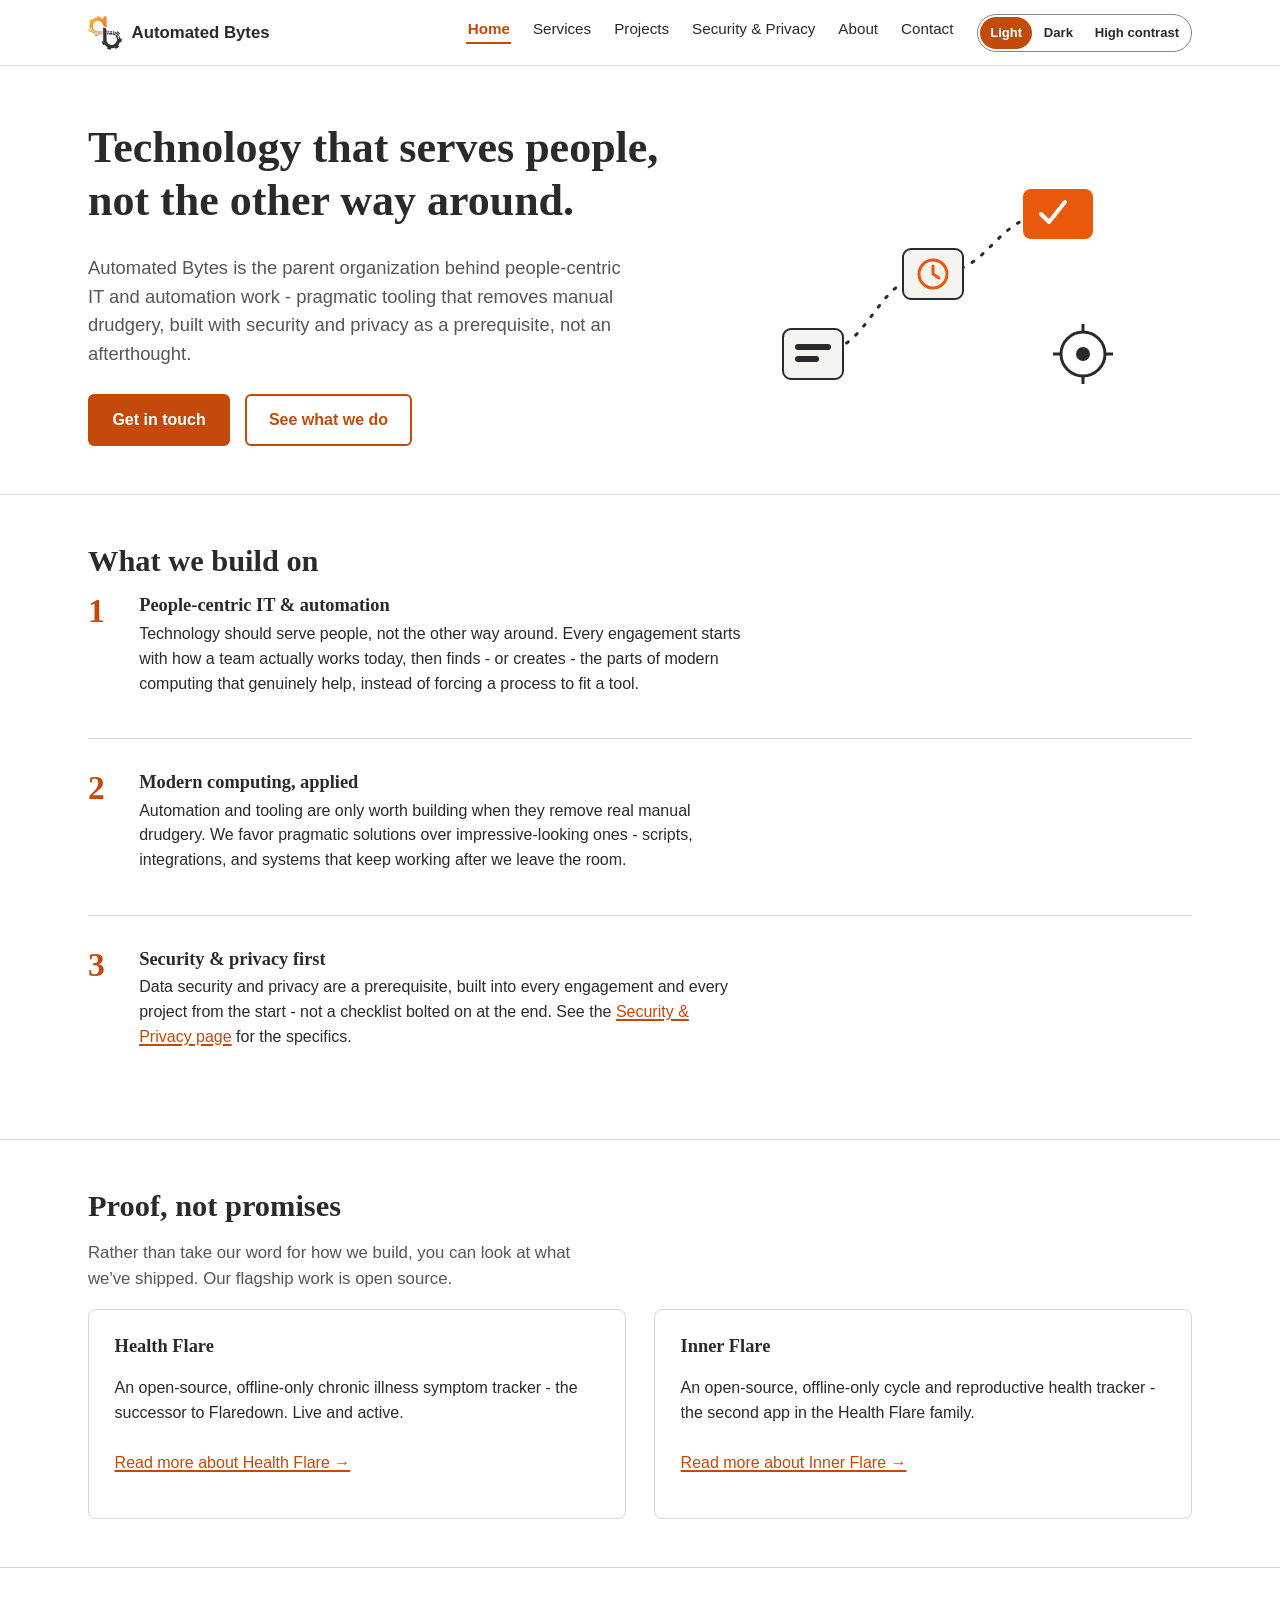
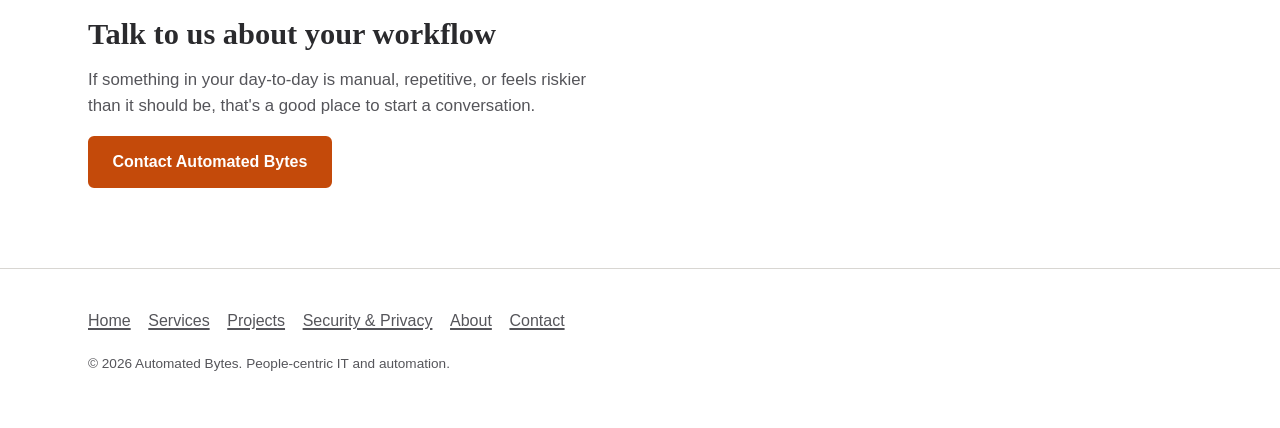
==== commit 9a582885: "Correct product copy: Health Flare spacing, all three products live - 'Health-Flare' -> 'Health Flar" ====
--- a/index.html
+++ b/index.html
@@ -5,9 +5,6 @@
 <meta name="viewport" content="width=device-width, initial-scale=1.0">
 <title>Automated Bytes - People-centric IT &amp; automation</title>
 <meta name="description" content="Automated Bytes builds people-centric IT and automation: modern computing applied, security and privacy first. Proof-of-practice work is open source.">
-<link rel="preconnect" href="https://fonts.googleapis.com">
-<link rel="preconnect" href="https://fonts.gstatic.com" crossorigin>
-<link href="https://fonts.googleapis.com/css2?family=Plus+Jakarta+Sans:wght@400;500;600;700;800&amp;display=swap" rel="stylesheet">
 <script>
   // Applied before paint to avoid a flash of the wrong theme.
   (function () {
@@ -50,12 +47,9 @@
 
 <main id="main">
 
-  <section class="hero panel-dark">
-    <img class="swirl-decor swirl-tr" src="assets/img/swirl.svg" alt="" width="480" height="336">
-    <img class="swirl-decor swirl-bl" src="assets/img/swirl.svg" alt="" width="480" height="336">
+  <section class="hero">
     <div class="wrap hero-grid">
       <div>
-        <span class="eyebrow">People-centric IT &amp; automation</span>
         <h1>Technology that serves people, not the other way around.</h1>
         <p class="lede">Automated Bytes is the parent organization behind people-centric IT and automation work - pragmatic tooling that removes manual drudgery, built with security and privacy as a prerequisite, not an afterthought.</p>
         <div class="hero-actions">
@@ -96,10 +90,8 @@
     </div>
   </section>
 
-  <section class="panel-dark" aria-labelledby="proof-heading">
-    <img class="swirl-decor swirl-tr" src="assets/img/swirl.svg" alt="" width="480" height="336">
+  <section aria-labelledby="proof-heading">
     <div class="wrap">
-      <span class="eyebrow">Open source</span>
       <h2 id="proof-heading">Proof, not promises</h2>
       <p class="lede">Rather than take our word for how we build, you can look at what we've shipped. Our flagship work is open source.</p>
       <div class="proof-grid">
@@ -127,8 +119,7 @@
 
 </main>
 
-<footer class="site-footer panel-dark">
-  <img class="swirl-decor swirl-bl" src="assets/img/swirl.svg" alt="" width="480" height="336">
+<footer class="site-footer">
   <div class="wrap footer-inner">
     <nav class="footer-nav" aria-label="Footer">
       <ul>
--- a/styles.css
+++ b/styles.css
@@ -2,11 +2,6 @@
    Automated Bytes - shared stylesheet
    One file, no build step. Tokens via CSS custom properties,
    theme switched with [data-theme] on <html>.
-
-   Visual language: bold geometric sans headlines, pill buttons,
-   alternating full-bleed dark/light panels with a brand "swirl"
-   accent - inspired by modern fintech marketing sites, built in
-   our own amber/orange-on-charcoal palette.
    ============================================================ */
 
 /* ---------- Design tokens ---------- */
@@ -28,17 +23,6 @@
   --card-bg: #ffffff;
   --code-bg: #efece7;
   --shadow: 0 1px 2px rgba(42, 42, 45, 0.08);
-  /* Full-bleed dark panels (hero / CTA / footer) - a fixed dark
-     band independent of the light/dark/contrast toggle, the way
-     the reference design always keeps those sections dark. */
-  --panel-bg: #22262a;
-  --panel-surface: #2c3136;
-  --panel-ink: #f6f4f1;
-  --panel-muted: #c7c4bf;
-  --panel-border: #40454a;
-  --radius-lg: 28px;
-  --radius-md: 16px;
-  --radius-pill: 999px;
 }
 
 [data-theme="dark"] {
@@ -58,11 +42,6 @@
   --card-bg: #242426;
   --code-bg: #2d2d30;
   --shadow: 0 1px 2px rgba(0, 0, 0, 0.4);
-  --panel-bg: #000000;
-  --panel-surface: #141414;
-  --panel-ink: #f2f0ed;
-  --panel-muted: #b8b6b2;
-  --panel-border: #333333;
 }
 
 [data-theme="contrast"] {
@@ -82,13 +61,6 @@
   --card-bg: #000000;
   --code-bg: #000000;
   --shadow: none;
-  --panel-bg: #000000;
-  --panel-surface: #000000;
-  --panel-ink: #ffffff;
-  --panel-muted: #ffffff;
-  --panel-border: #ffffff;
-  --radius-lg: 10px;
-  --radius-md: 8px;
 }
 
 /* ---------- Reset-ish basics ---------- */
@@ -104,30 +76,30 @@
   margin: 0;
   background: var(--bg);
   color: var(--ink);
-  font-family: "Plus Jakarta Sans", -apple-system, "Segoe UI", Roboto, Helvetica, Arial, sans-serif;
-  line-height: 1.6;
+  font-family: "Iowan Old Style", "Palatino Linotype", Georgia, "Segoe UI", system-ui, sans-serif;
+  line-height: 1.55;
   -webkit-font-smoothing: antialiased;
 }
 
+/* Body text stays on a plain sans for legibility; headings get a little
+   editorial weight. Both are system-stack, no webfont requests. */
 body,
 input,
 button,
 textarea {
-  font-family: "Plus Jakarta Sans", -apple-system, "Segoe UI", Roboto, Helvetica, Arial, sans-serif;
+  font-family: -apple-system, "Segoe UI", Roboto, Helvetica, Arial, sans-serif;
 }
 
 h1, h2, h3, h4 {
-  font-family: "Plus Jakarta Sans", -apple-system, "Segoe UI", Roboto, Helvetica, Arial, sans-serif;
-  font-weight: 800;
-  letter-spacing: -0.01em;
-  line-height: 1.08;
+  font-family: Georgia, "Iowan Old Style", "Times New Roman", serif;
+  line-height: 1.2;
   color: var(--ink);
   margin: 0 0 0.5em;
 }
 
-h1 { font-size: clamp(2.3rem, 5.2vw, 3.6rem); }
-h2 { font-size: clamp(1.7rem, 3.4vw, 2.3rem); }
-h3 { font-size: 1.2rem; font-weight: 700; }
+h1 { font-size: clamp(1.9rem, 4vw, 2.75rem); }
+h2 { font-size: clamp(1.4rem, 2.6vw, 1.9rem); }
+h3 { font-size: 1.15rem; }
 
 p {
   margin: 0 0 1em;
@@ -192,7 +164,7 @@
   color: var(--accent-ink);
   padding: 0.6em 1em;
   z-index: 100;
-  font-weight: 700;
+  font-weight: 600;
   border-radius: 0 0 6px 0;
 }
 
@@ -212,72 +184,23 @@
 }
 
 section {
-  padding: 4rem 0;
-}
-
-.eyebrow {
-  display: inline-block;
-  font-size: 0.78rem;
-  font-weight: 700;
-  text-transform: uppercase;
-  letter-spacing: 0.08em;
-  color: var(--accent);
-  margin-bottom: 0.8em;
+  padding: 3rem 0;
+}
+
+section + section {
+  border-top: 1px solid var(--border-soft);
 }
 
 .lede {
   color: var(--muted);
-  font-size: 1.1rem;
+  font-size: 1.05rem;
   max-width: 54ch;
 }
-
-/* ---------- Dark panel sections (hero / CTA / footer) ---------- */
-.panel-dark {
-  background: var(--panel-bg);
-  color: var(--panel-ink);
-  position: relative;
-  overflow: hidden;
-}
-
-.panel-dark .lede { color: var(--panel-muted); }
-.panel-dark h1, .panel-dark h2, .panel-dark h3 { color: var(--panel-ink); }
-.panel-dark a:not(.btn) { color: var(--accent-soft); }
-.panel-dark .eyebrow { color: var(--accent-soft); }
-
-.panel-dark + .panel-dark {
-  border-top: 1px solid var(--panel-border);
-}
-
-.swirl-decor {
-  position: absolute;
-  z-index: 0;
-  pointer-events: none;
-  opacity: 0.55;
-  width: 480px;
-  max-width: 70vw;
-}
-
-.swirl-decor.swirl-tr { top: -4rem; right: -6rem; transform: scaleX(-1); }
-.swirl-decor.swirl-bl { bottom: -5rem; left: -7rem; }
-
-.panel-dark > .wrap {
-  position: relative;
-  z-index: 1;
-}
-
-@media (prefers-contrast: more), (forced-colors: active) {
-  .swirl-decor { display: none; }
-}
-
-[data-theme="contrast"] .swirl-decor { opacity: 0.3; }
 
 /* ---------- Header / Nav ---------- */
 .site-header {
   border-bottom: 1px solid var(--border-soft);
   background: var(--bg);
-  position: sticky;
-  top: 0;
-  z-index: 50;
 }
 
 .header-inner {
@@ -297,15 +220,14 @@
   gap: 0.6rem;
   text-decoration: none;
   color: var(--ink);
-  font-weight: 800;
-  font-size: 1.1rem;
+  font-weight: 700;
+  font-size: 1.05rem;
 }
 
 .brand .logo-mark {
   width: 34px;
   height: 34px;
   flex-shrink: 0;
-  border-radius: 9px;
 }
 
 .brand:hover { text-decoration: none; }
@@ -319,7 +241,7 @@
 
 .main-nav ul {
   display: flex;
-  gap: 0.3rem;
+  gap: 1.25rem;
   list-style: none;
   padding: 0;
   margin: 0;
@@ -329,21 +251,19 @@
 .main-nav a {
   color: var(--ink);
   text-decoration: none;
-  font-weight: 600;
-  font-size: 0.92rem;
-  padding: 0.5em 0.85em;
-  border-radius: var(--radius-pill);
-  border-bottom: none;
-  display: inline-block;
+  font-weight: 500;
+  font-size: 0.95rem;
+  padding: 0.3em 0.1em;
+  border-bottom: 2px solid transparent;
 }
 
 .main-nav a:hover {
-  background: var(--surface);
+  border-bottom-color: var(--accent);
 }
 
 .main-nav a[aria-current="page"] {
-  background: var(--accent);
-  color: var(--accent-ink);
+  border-bottom-color: var(--accent);
+  color: var(--accent);
   font-weight: 700;
 }
 
@@ -380,24 +300,23 @@
 /* ---------- Buttons / CTAs ---------- */
 .btn {
   display: inline-block;
-  padding: 0.85em 1.7em;
-  border-radius: var(--radius-pill);
+  padding: 0.7em 1.4em;
+  border-radius: 6px;
   font-weight: 700;
   text-decoration: none;
   border: 2px solid var(--accent);
   min-height: 44px;
   line-height: 1.6;
-  transition: transform 0.15s ease, background 0.15s ease;
 }
 
 .btn-primary {
-  background: linear-gradient(135deg, var(--accent-soft), var(--accent-strong));
+  background: var(--accent);
   color: var(--accent-ink);
-  border-color: transparent;
 }
 
 .btn-primary:hover {
-  transform: translateY(-1px);
+  background: var(--accent-strong);
+  border-color: var(--accent-strong);
 }
 
 .btn-secondary {
@@ -409,27 +328,13 @@
   background: var(--surface);
 }
 
-.panel-dark .btn-secondary {
-  color: var(--panel-ink);
-  border-color: var(--panel-border);
-}
-
-.panel-dark .btn-secondary:hover {
-  background: var(--panel-surface);
-}
-
 [data-theme="contrast"] .btn {
   border-width: 3px;
-  border-radius: 6px;
-}
-
-@media (prefers-reduced-motion: reduce) {
-  .btn-primary:hover { transform: none; }
-}
-
-/* ---------- Hero (Home page) ---------- */
+}
+
+/* ---------- Hero (Home page only - Decide/Learn surface) ---------- */
 .hero {
-  padding: 4.5rem 0 4rem;
+  padding: 3.5rem 0 3rem;
 }
 
 .hero-grid {
@@ -440,17 +345,17 @@
 }
 
 .hero h1 {
-  margin-bottom: 0.5em;
+  margin-bottom: 0.6em;
 }
 
 .hero .lede {
-  font-size: 1.2rem;
+  font-size: 1.15rem;
 }
 
 .hero-actions {
   display: flex;
   gap: 0.9rem;
-  margin-top: 1.8rem;
+  margin-top: 1.6rem;
   flex-wrap: wrap;
 }
 
@@ -458,9 +363,6 @@
   width: 100%;
   max-width: 420px;
   margin: 0 auto;
-  background: var(--panel-surface);
-  border-radius: var(--radius-lg);
-  padding: 2rem;
 }
 
 @media (max-width: 760px) {
@@ -473,30 +375,28 @@
   }
 }
 
-/* ---------- Pillars (home) ---------- */
+/* ---------- Pillars (home) - three distinct blocks, real content ---------- */
 .pillars {
   display: grid;
   gap: 2rem;
-  grid-template-columns: repeat(3, 1fr);
-}
-
-@media (max-width: 860px) {
-  .pillars { grid-template-columns: 1fr; }
 }
 
 .pillar {
   display: grid;
-  gap: 0.8rem;
+  grid-template-columns: auto 1fr;
+  gap: 1.1rem;
   align-items: start;
-  padding: 1.8rem;
-  background: var(--card-bg);
-  border: 1px solid var(--border-soft);
-  border-radius: var(--radius-md);
+  padding-bottom: 1.6rem;
+}
+
+.pillar:not(:last-child) {
+  border-bottom: 1px solid var(--border-soft);
 }
 
 .pillar-index {
-  font-size: 1.9rem;
-  font-weight: 800;
+  font-family: Georgia, serif;
+  font-size: 2.1rem;
+  font-weight: 700;
   color: var(--accent);
   line-height: 1;
   min-width: 2ch;
@@ -526,8 +426,8 @@
 .card {
   background: var(--card-bg);
   border: 1px solid var(--border-soft);
-  border-radius: var(--radius-md);
-  padding: 1.75rem;
+  border-radius: 8px;
+  padding: 1.5rem;
 }
 
 [data-theme="contrast"] .card {
@@ -537,9 +437,9 @@
 .project-card {
   display: grid;
   gap: 0.6rem;
-  padding: 1.8rem;
+  padding: 1.6rem;
   border: 1px solid var(--border-soft);
-  border-radius: var(--radius-md);
+  border-radius: 8px;
   background: var(--card-bg);
 }
 
@@ -562,17 +462,16 @@
 }
 
 .service-item {
-  padding: 1.5rem;
-  border: 1px solid var(--border-soft);
-  border-radius: var(--radius-md);
-  background: var(--card-bg);
-}
+  padding: 1.3rem 0;
+  border-bottom: 1px solid var(--border-soft);
+}
+
+.service-item:last-child { border-bottom: none; }
 
 .service-item h3 {
   display: flex;
   align-items: baseline;
   gap: 0.6rem;
-  flex-wrap: wrap;
 }
 
 .service-item h3 .tag {
@@ -595,7 +494,7 @@
   border-left: none;
 }
 
-/* ---------- Proof / stat section (home) ---------- */
+/* ---------- Proof section (home) ---------- */
 .proof-grid {
   display: grid;
   grid-template-columns: 1fr 1fr;
@@ -605,29 +504,20 @@
 @media (max-width: 760px) {
   .proof-grid { grid-template-columns: 1fr; }
 }
-
-.panel-dark .project-card {
-  background: var(--panel-surface);
-  border-color: var(--panel-border);
-}
-
-.panel-dark .project-card .status {
-  color: var(--panel-muted);
-  border-color: var(--panel-border);
-}
-
 
 /* ---------- Forms ---------- */
 label {
   display: block;
-  font-weight: 700;
+  font-weight: 600;
   margin-bottom: 0.3em;
 }
 
 /* ---------- Footer ---------- */
 .site-footer {
-  padding: 3rem 0;
-  color: var(--panel-muted);
+  border-top: 1px solid var(--border-soft);
+  padding: 2.5rem 0;
+  margin-top: 2rem;
+  color: var(--muted);
 }
 
 .footer-inner {
@@ -647,7 +537,7 @@
 }
 
 .footer-nav a {
-  color: var(--panel-muted);
+  color: var(--muted);
 }
 
 .footer-note {
@@ -676,8 +566,6 @@
     justify-content: space-between;
   }
   .main-nav ul {
-    gap: 0.4rem;
+    gap: 0.9rem;
   }
-  section { padding: 3rem 0; }
-  .hero { padding: 3rem 0 2.5rem; }
-}
+}
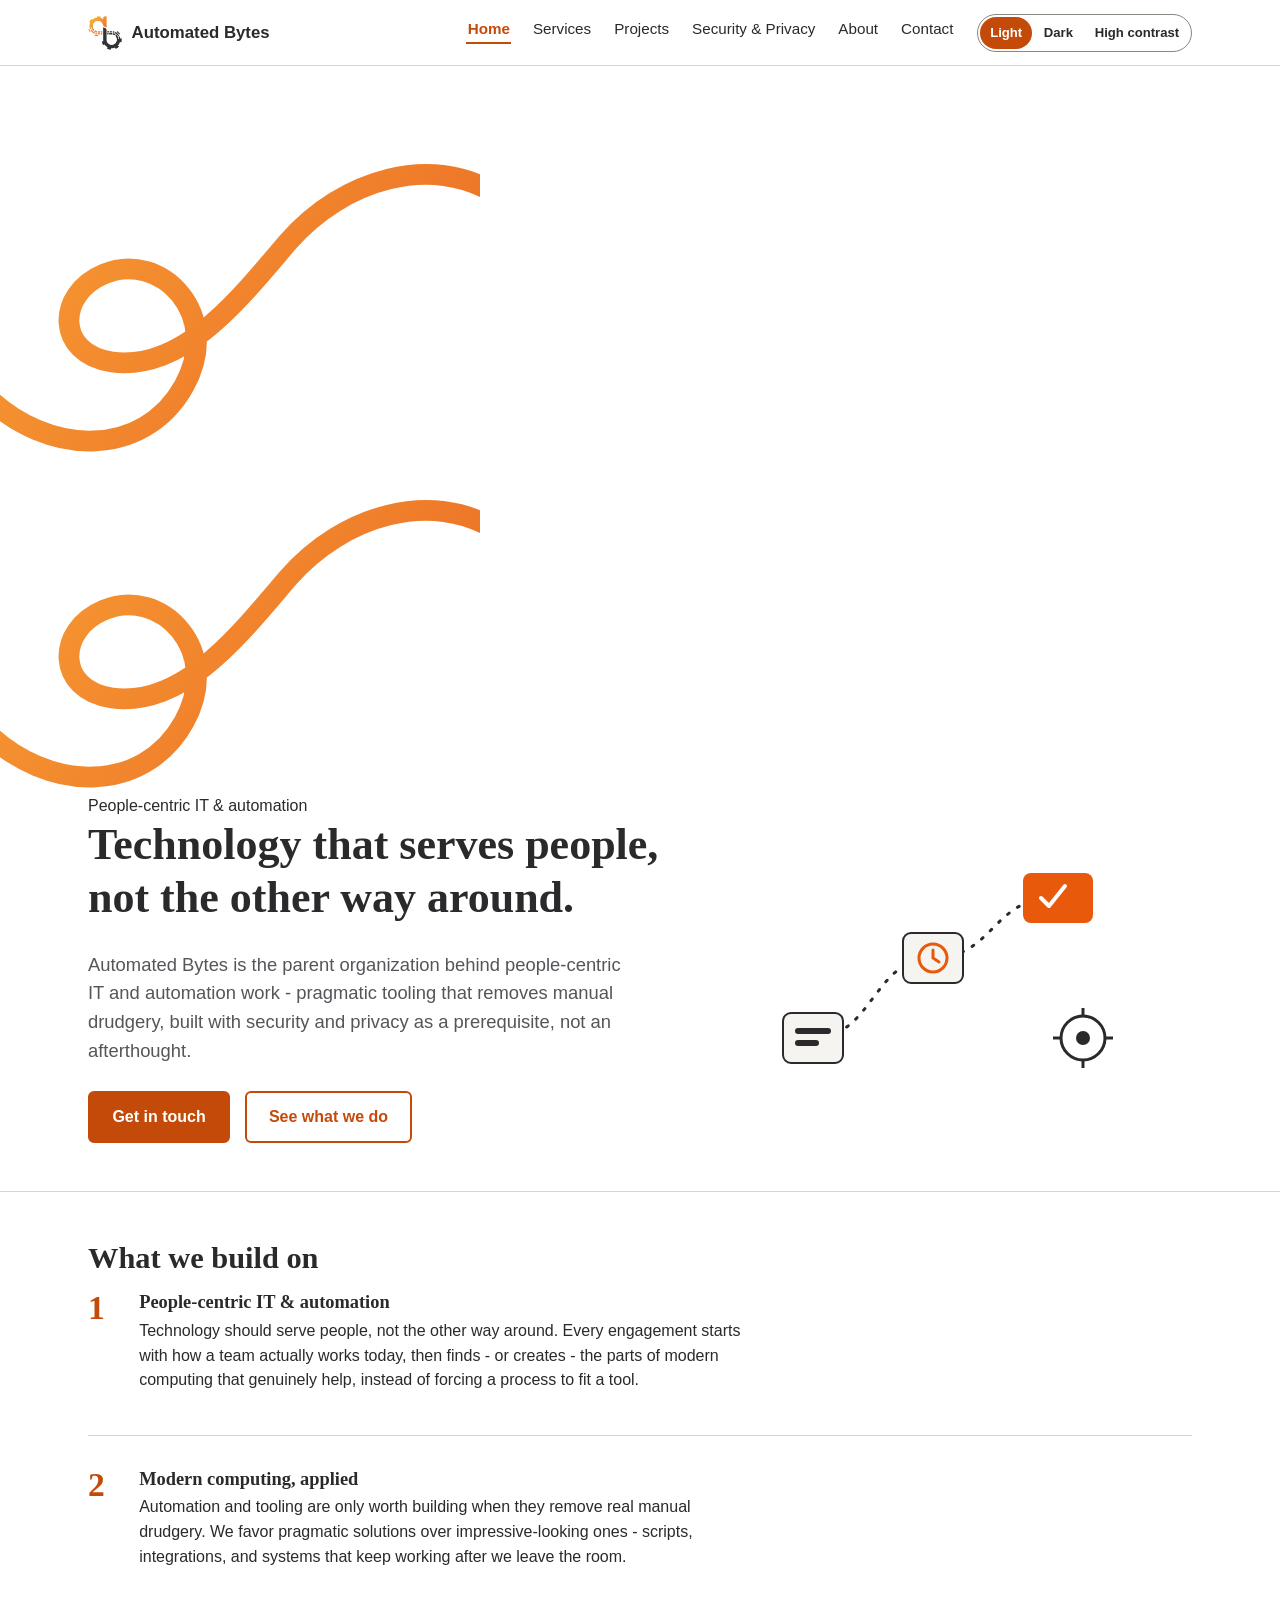
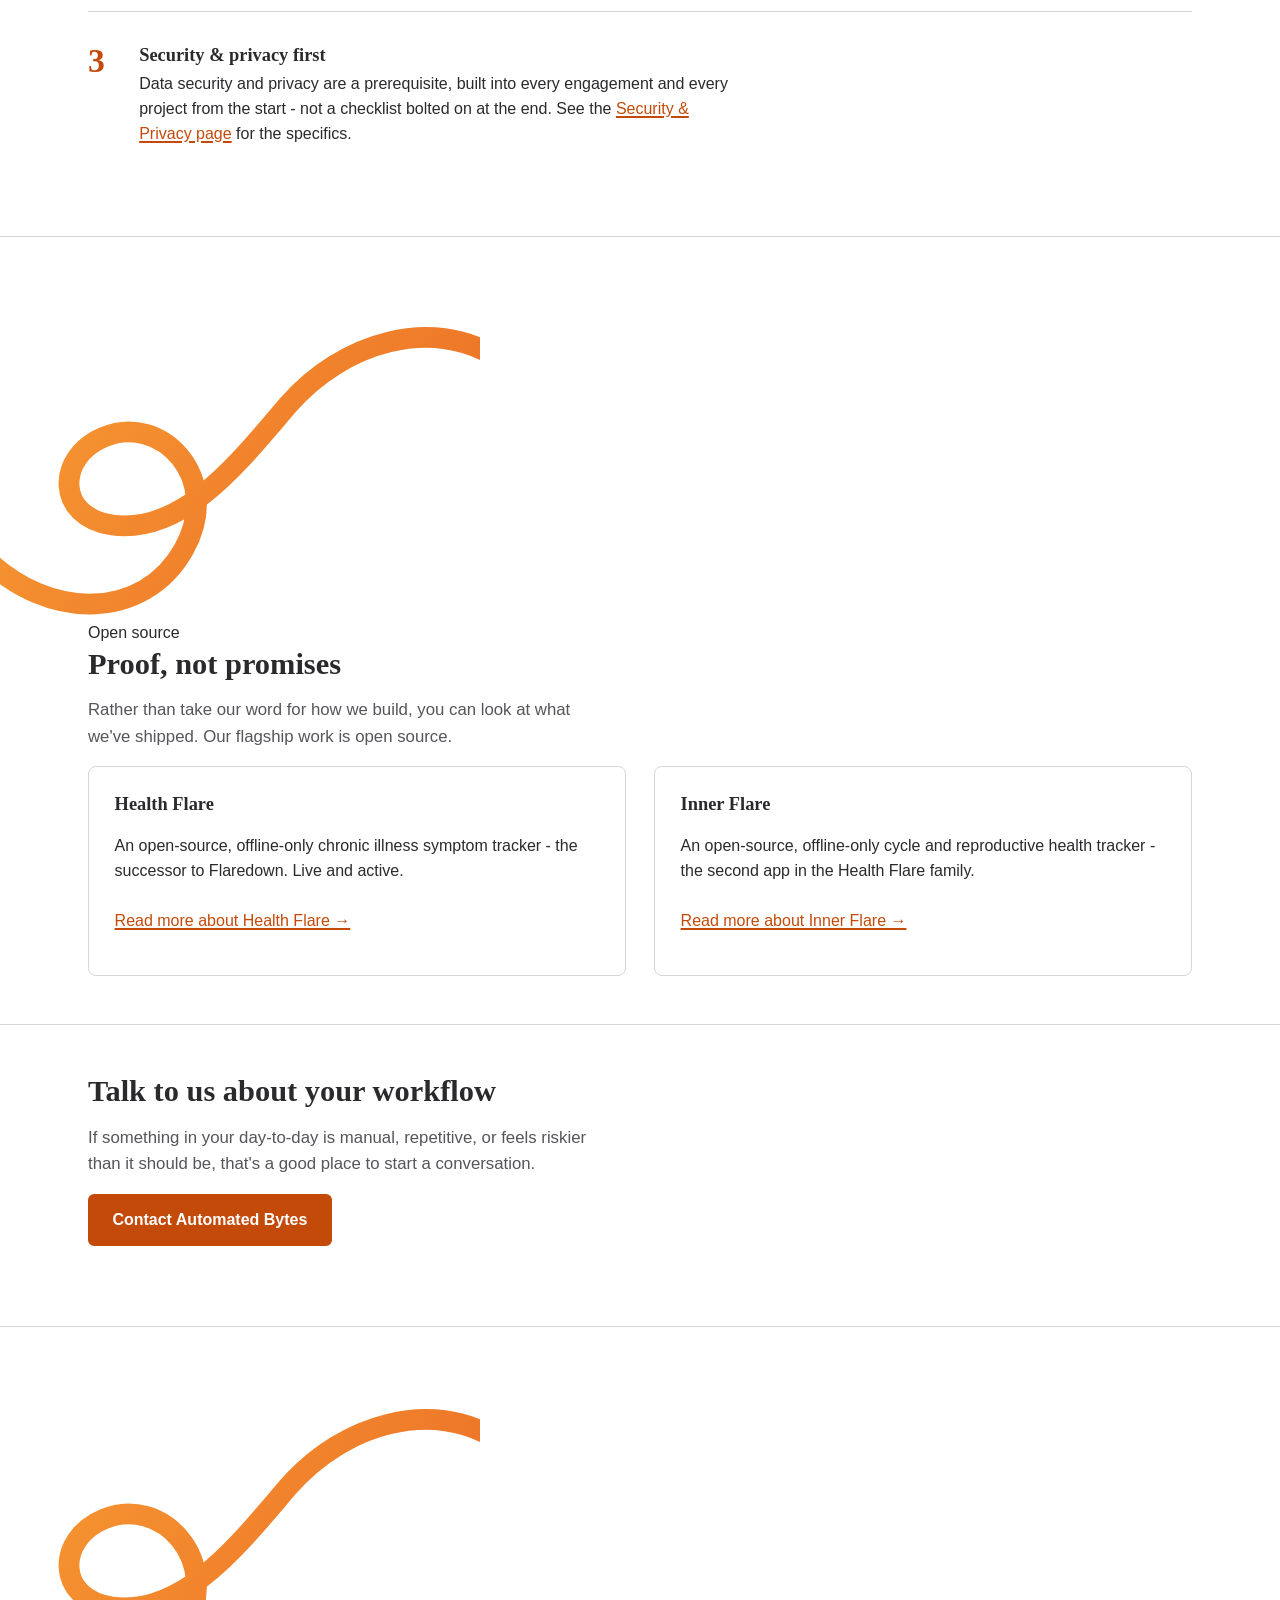
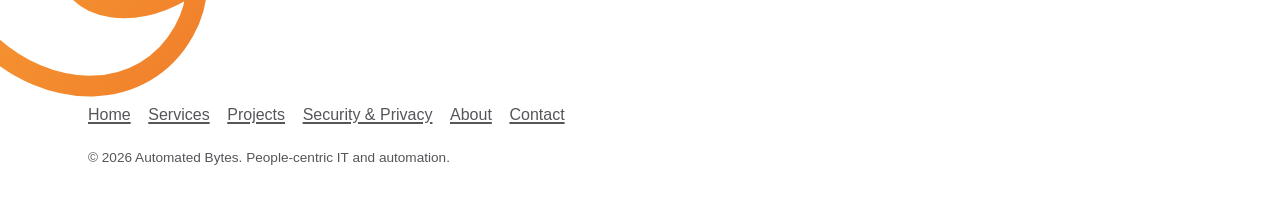
==== commit 55e407f5: "Merge main into redesign/cashflow-style # Conflicts: #	README.md #	about.html #	contact.html #	index" ====
--- a/index.html
+++ b/index.html
@@ -5,6 +5,21 @@
 <meta name="viewport" content="width=device-width, initial-scale=1.0">
 <title>Automated Bytes - People-centric IT &amp; automation</title>
 <meta name="description" content="Automated Bytes builds people-centric IT and automation: modern computing applied, security and privacy first. Proof-of-practice work is open source.">
+<link rel="preconnect" href="https://fonts.googleapis.com">
+<link rel="preconnect" href="https://fonts.gstatic.com" crossorigin>
+<link href="https://fonts.googleapis.com/css2?family=Plus+Jakarta+Sans:wght@400;500;600;700;800&amp;display=swap" rel="stylesheet">
+<link rel="icon" href="assets/img/favicon.ico" sizes="any">
+<link rel="icon" type="image/png" href="assets/img/square_logo.png">
+<link rel="apple-touch-icon" href="assets/img/apple-touch-icon.png">
+<meta property="og:type" content="website">
+<meta property="og:site_name" content="Automated Bytes">
+<meta property="og:title" content="Automated Bytes - People-centric IT &amp; automation">
+<meta property="og:description" content="Automated Bytes builds people-centric IT and automation: modern computing applied, security and privacy first. Proof-of-practice work is open source.">
+<meta property="og:image" content="assets/img/social-preview.png">
+<meta name="twitter:card" content="summary_large_image">
+<meta name="twitter:title" content="Automated Bytes - People-centric IT &amp; automation">
+<meta name="twitter:description" content="Automated Bytes builds people-centric IT and automation: modern computing applied, security and privacy first. Proof-of-practice work is open source.">
+<meta name="twitter:image" content="assets/img/social-preview.png">
 <script>
   // Applied before paint to avoid a flash of the wrong theme.
   (function () {
@@ -47,9 +62,12 @@
 
 <main id="main">
 
-  <section class="hero">
+  <section class="hero panel-dark">
+    <img class="swirl-decor swirl-tr" src="assets/img/swirl.svg" alt="" width="480" height="336">
+    <img class="swirl-decor swirl-bl" src="assets/img/swirl.svg" alt="" width="480" height="336">
     <div class="wrap hero-grid">
       <div>
+        <span class="eyebrow">People-centric IT &amp; automation</span>
         <h1>Technology that serves people, not the other way around.</h1>
         <p class="lede">Automated Bytes is the parent organization behind people-centric IT and automation work - pragmatic tooling that removes manual drudgery, built with security and privacy as a prerequisite, not an afterthought.</p>
         <div class="hero-actions">
@@ -90,8 +108,10 @@
     </div>
   </section>
 
-  <section aria-labelledby="proof-heading">
+  <section class="panel-dark" aria-labelledby="proof-heading">
+    <img class="swirl-decor swirl-tr" src="assets/img/swirl.svg" alt="" width="480" height="336">
     <div class="wrap">
+      <span class="eyebrow">Open source</span>
       <h2 id="proof-heading">Proof, not promises</h2>
       <p class="lede">Rather than take our word for how we build, you can look at what we've shipped. Our flagship work is open source.</p>
       <div class="proof-grid">
@@ -119,7 +139,8 @@
 
 </main>
 
-<footer class="site-footer">
+<footer class="site-footer panel-dark">
+  <img class="swirl-decor swirl-bl" src="assets/img/swirl.svg" alt="" width="480" height="336">
   <div class="wrap footer-inner">
     <nav class="footer-nav" aria-label="Footer">
       <ul>
